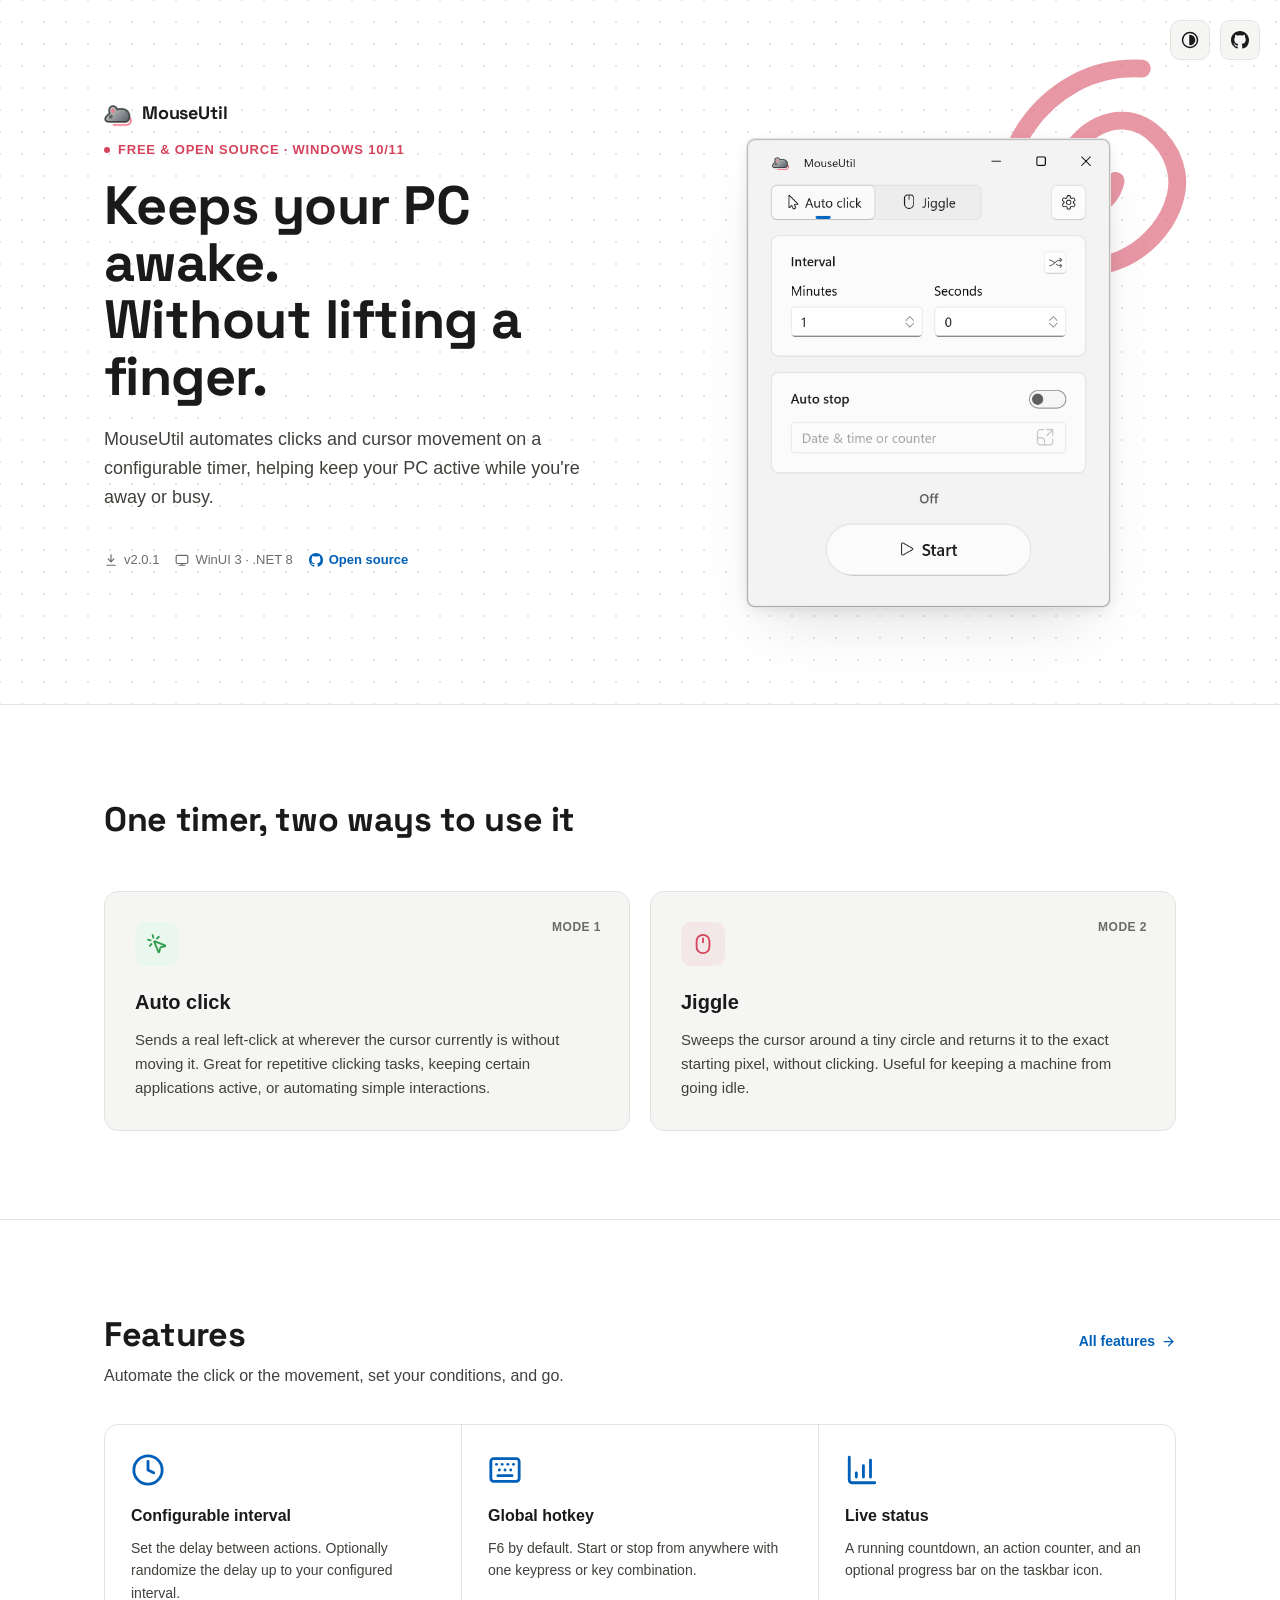
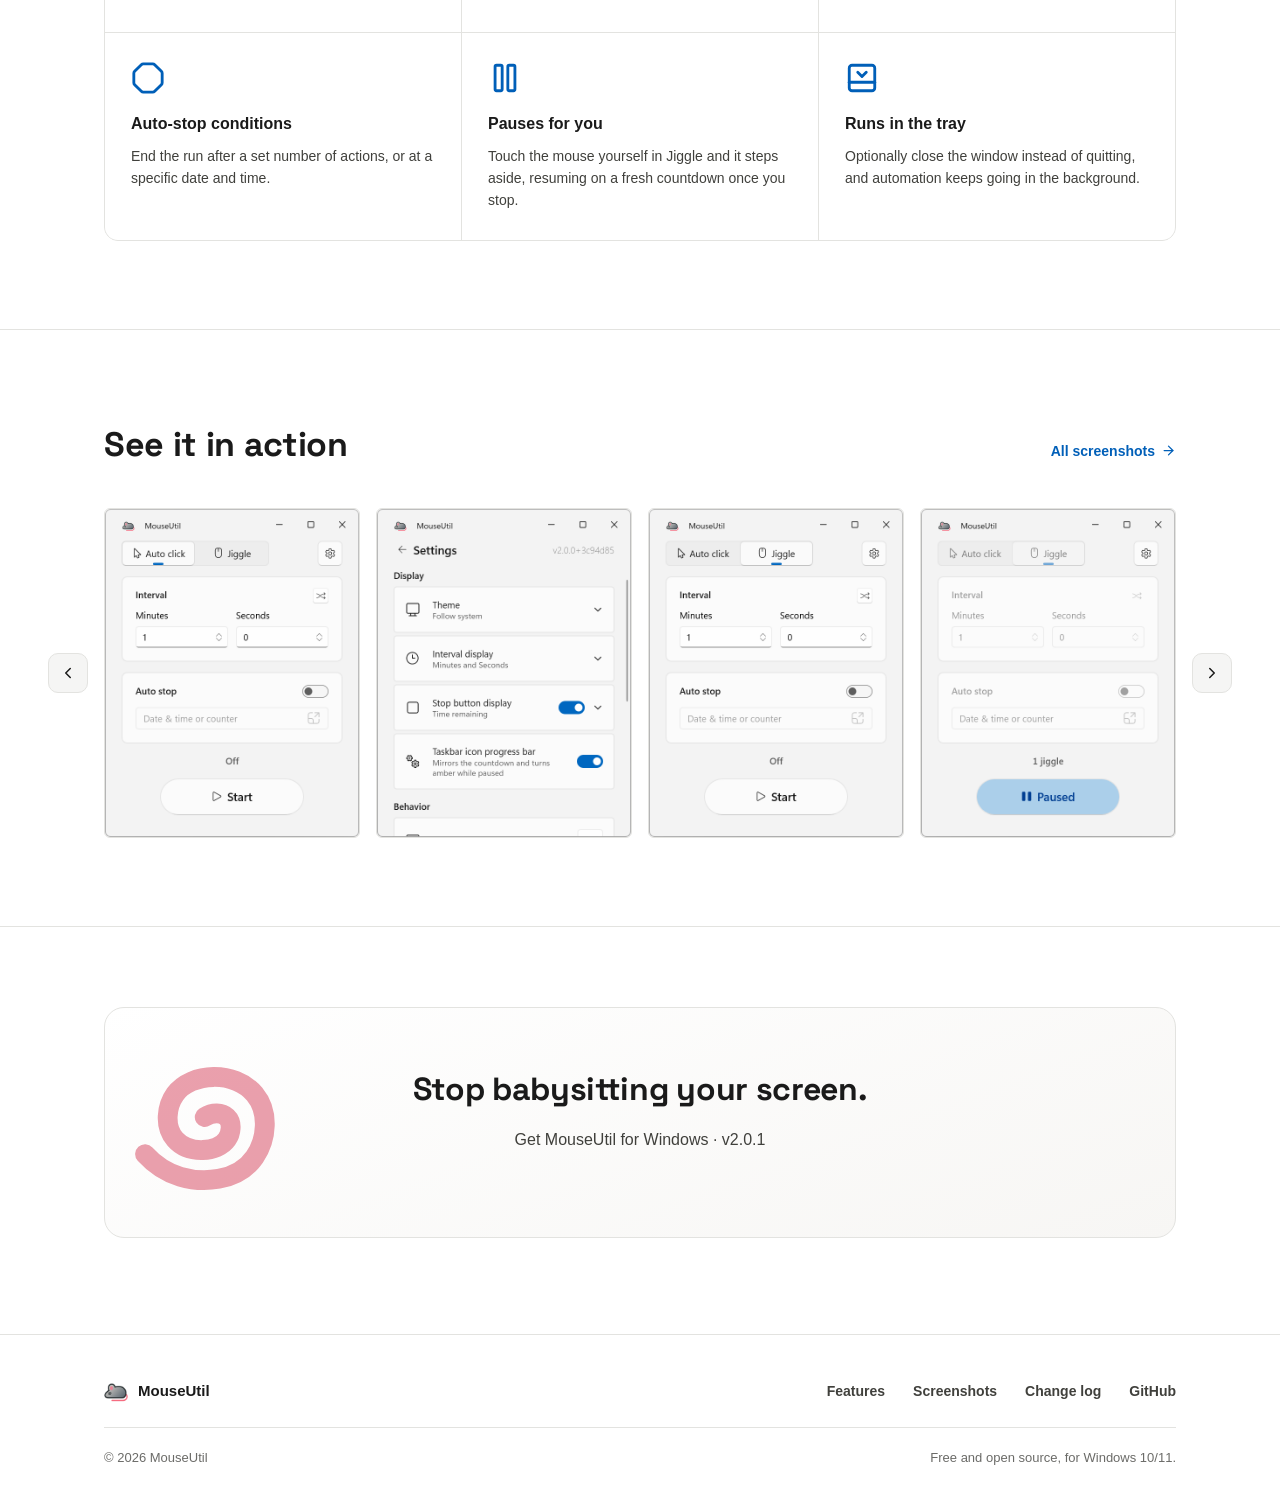
==== index.html @ e56dd20d "Add files via upload" ====
<!DOCTYPE html>
<html lang="en">
<head>
<meta charset="UTF-8">
<meta name="viewport" content="width=device-width, initial-scale=1.0">
<title>MouseUtil · Auto Clicker and Mouse Jiggler</title>
<meta name="description" content="MouseUtil is a free, open-source Windows utility that clicks or spins your cursor on a timer, so your PC never goes idle, locks, or sleeps.">
<link rel="stylesheet" href="theme.css">
<link rel="preconnect" href="https://fonts.googleapis.com">
<link rel="preconnect" href="https://fonts.gstatic.com" crossorigin>
<link href="https://fonts.googleapis.com/css2?family=Space+Grotesk:wght@500;600;700&display=swap" rel="stylesheet">
<script type="module" src="https://get.microsoft.com/badge/ms-store-badge.bundled.js"></script>
<script>
(function(){
  try{
    var p = localStorage.getItem('mouseutil-theme');
    var eff = (p === 'light' || p === 'dark') ? p : (window.matchMedia('(prefers-color-scheme: light)').matches ? 'light' : 'dark');
    document.documentElement.setAttribute('data-theme', eff);
  }catch(e){}
})();
</script>
<style>
  *{box-sizing:border-box;}
  html{scroll-behavior:smooth; overflow-x:hidden;}
  body{
    margin:0;
    background:var(--bg);
    color:var(--text);
    font-family: -apple-system, BlinkMacSystemFont, "Segoe UI", Roboto, Helvetica, Arial, sans-serif;
    line-height:1.6;
    overflow-x:hidden;
  }

  /* ---- page-local design tokens (homepage signature accent) ---- */
  [data-theme="dark"]{
    --pink: #ea596e;
    --pink-strong: #f2748a;
    --pink-soft: rgba(234,89,110,0.14);
    --pink-line: rgba(234,89,110,0.35);
    --dot: rgba(255,255,255,0.07);
    --grad-card: linear-gradient(160deg, #202020 0%, #1b1b1a 100%);
  }
  [data-theme="light"]{
    --pink: #d6435c;
    --pink-strong: #c22f49;
    --pink-soft: rgba(214,67,92,0.08);
    --pink-line: rgba(214,67,92,0.28);
    --dot: rgba(0,0,0,0.1);
    --grad-card: linear-gradient(160deg, #ffffff 0%, #f7f6f4 100%);
  }

  .display{
    font-family: "Space Grotesk", -apple-system, BlinkMacSystemFont, "Segoe UI", Roboto, sans-serif;
    letter-spacing:-0.01em;
  }

  a{ color:inherit; }
  section{ position:relative; }
  .shell{
    max-width:1120px;
    margin:0 auto;
    padding:0 24px;
  }
  .hero-copy{
    position:relative;
  }
  .hero-brand{
    position:absolute;
    top:-36px;
    left:0;
    display:flex;
    align-items:center;
    gap:10px;
  }
  .hero-brand-logo{
    width:28px;
    height:28px;
    display:block;
  }
  .hero-brand-name{
    font-size:18px;
    font-weight:700;
  }
  .eyebrow{
    display:inline-flex;
    align-items:center;
    gap:8px;
    font-size:13px;
    font-weight:700;
    letter-spacing:0.06em;
    text-transform:uppercase;
    color:var(--pink);
    margin:0 0 16px;
  }
  .eyebrow .dot-ic{
    width:6px;height:6px;border-radius:50%;background:var(--pink);flex-shrink:0;
  }

  /* ============ HERO ============ */
  .hero{
    padding:118px 0 96px;
    background-image: radial-gradient(var(--dot) 1px, transparent 1px);
    background-size: 22px 22px;
    background-position: -11px -11px;
  }
  .hero-grid{
    display:grid;
    grid-template-columns:1.05fr 1fr;
    gap:56px;
    align-items:center;
  }
  .hero h1{
    font-size:clamp(34px, 4.6vw, 54px);
    font-weight:700;
    line-height:1.06;
    margin:0 0 20px;
  }
  .hero h1 .brk{ display:block; }
  .hero-lede{
    font-size:18px;
    color:var(--text-secondary);
    max-width:480px;
    margin:0 0 32px;
  }
  .cta-row{
    display:flex;
    flex-direction:column;
    align-items:flex-start;
    gap:14px;
    margin-bottom:20px;
  }
  .btn{
    display:inline-flex;
    align-items:center;
    gap:9px;
    padding:14px 22px;
    border-radius:10px;
    font-size:16px;
    font-weight:700;
    text-decoration:none;
    cursor:pointer;
    border:1px solid transparent;
    transition:transform .12s ease, border-color .15s ease, background .15s ease, box-shadow .15s ease;
  }
  .btn svg{ width:19px; height:19px; flex-shrink:0; }
  .btn-primary{
    background:var(--green-btn);
    color:#0d1b10;
    box-shadow:0 10px 24px -8px color-mix(in srgb, var(--green-btn) 60%, transparent);
  }
  .btn-primary{ will-change:transform; }
  .btn-primary:hover{ transform:translate3d(0,-1px,0); }
  .btn-primary:active{ transform:translate3d(0,0,0); }
  [data-theme="light"] .btn-primary{ color:#f5f5f4; }
  .btn-ghost{
    background:var(--bg);
    border-color:var(--border);
    color:var(--text);
  }
  .btn-ghost:hover{ border-color:var(--muted); background:var(--hover-bg); }

  ms-store-badge::part(img){ height:72px; }

  .hero-meta{
    display:flex;
    flex-wrap:wrap;
    gap:16px;
    font-size:13px;
    color:var(--muted);
    margin-top:-8px;
  }
  .hero-meta span{ display:inline-flex; align-items:center; gap:6px; }
  .hero-meta svg{ width:14px; height:14px; flex-shrink:0; }
  .hero-meta a{ display:inline-flex; align-items:center; gap:6px; color:var(--icon-accent); font-weight:700; text-decoration:none; }
  .hero-meta a:hover{ text-decoration:underline; }

  /* device mockup */
  .mockup-wrap{
    position:relative;
    display:flex;
    justify-content:center;
    padding:20px 0 0;
  }
  .mockup-spiral{
    position:absolute;
    width:420px;
    height:420px;
    top:-70px;
    right:-60px;
    color:var(--pink);
    opacity:0.55;
    pointer-events:none;
    z-index:0;
  }
  .mockup-frame{
    position:relative;
    z-index:1;
    width:365px;
    border-radius:8px;
    overflow:hidden;
    background:var(--grad-card);
    border:1px solid var(--border);
    box-shadow:0 30px 60px -20px var(--shadow), 0 4px 16px -4px var(--shadow);
  }
  .mockup-frame img{
    display:block;
    width:100%;
    height:auto;
  }
  .mockup-img-b{
    position:absolute;
    top:0;
    left:0;
    width:100%;
    height:100%;
    object-fit:cover;
    opacity:0;
    transition:opacity .6s ease;
  }
  .mockup-pair{ display:none; }
  .mockup-frame.light-shot{ display:none; }
  [data-theme="light"] .mockup-frame.dark-shot{ display:none; }
  [data-theme="light"] .mockup-frame.light-shot{ display:block; }

  /* ============ MODES ============ */
  .modes{ padding:88px 0; border-top:1px solid var(--border); }
  .section-head{ max-width:600px; margin:0 0 44px; }
  .mobile-break{ display:none; }
  .section-head h2{
    font-size:clamp(26px, 3vw, 34px);
    font-weight:700;
    margin:0 0 12px;
  }
  .section-head p{
    color:var(--text-secondary);
    font-size:16px;
    margin:0;
  }
  .mode-grid{
    display:grid;
    grid-template-columns:1fr 1fr;
    gap:20px;
  }
  .mode-card{
    background:var(--card);
    border:1px solid var(--border);
    border-radius:14px;
    padding:30px;
    position:relative;
    overflow:hidden;
  }
  .mode-card .mode-icon{
    width:44px;
    height:44px;
    border-radius:10px;
    display:flex;
    align-items:center;
    justify-content:center;
    margin-bottom:20px;
  }
  .mode-card.click .mode-icon{ background:var(--green-bg); color:var(--green); }
  .mode-card.spin .mode-icon{ background:var(--pink-soft); color:var(--pink); }
  .mode-card .mode-icon svg{ width:22px; height:22px; }
  .mode-card h3{
    font-size:20px;
    font-weight:700;
    margin:0 0 10px;
  }
  .mode-card p{
    color:var(--text-secondary);
    font-size:15px;
    margin:0;
  }
  .mode-card .mode-tag{
    position:absolute;
    top:26px;
    right:28px;
    font-size:12px;
    font-weight:700;
    letter-spacing:0.04em;
    text-transform:uppercase;
    color:var(--muted);
  }

  /* ============ FEATURES ============ */
  .features{ padding:88px 0; border-top:1px solid var(--border); }
  .feat-grid{
    display:grid;
    grid-template-columns:repeat(3, 1fr);
    gap:1px;
    background:var(--border);
    border:1px solid var(--border);
    border-radius:14px;
    overflow:hidden;
  }
  .feat{
    background:var(--bg);
    padding:28px 26px;
  }
  .feat .feat-icon{
    width:34px;
    height:34px;
    color:var(--icon-accent);
    margin-bottom:16px;
  }
  .feat .feat-icon svg{ width:100%; height:100%; }
  .feat h3{
    font-size:16px;
    font-weight:700;
    margin:0 0 8px;
  }
  .feat p{
    font-size:14px;
    color:var(--text-secondary);
    margin:0;
  }

  /* ============ SCREENSHOTS ============ */
  .shots{ padding:88px 0; border-top:1px solid var(--border); }
  .section-head-row{
    display:flex;
    align-items:baseline;
    justify-content:space-between;
    gap:24px;
    margin-bottom:36px;
    flex-wrap:wrap;
  }
  .section-head-row .section-head{ margin:0; }
  .section-head-row .section-head h2{ margin:0; }
  .section-link{
    display:inline-flex;
    align-items:center;
    gap:6px;
    font-size:14px;
    font-weight:700;
    text-decoration:none;
    color:var(--icon-accent);
    white-space:nowrap;
  }
  .section-link svg{ width:15px; height:15px; }
  .shots-carousel{
    position:relative;
  }
  .shots-arrow{
    position:absolute;
    top:50%;
    transform:translateY(-50%);
    z-index:2;
  }
  .shots-arrow.shots-prev{ left:-56px; }
  .shots-arrow.shots-next{ right:-56px; }
  .shots-arrow:active{ transform:translateY(-50%); }
  /* .shell maxes out at 1120px with 24px side padding, so there's only
     ever guaranteed to be 24px of clearance outside the carousel once the
     window is narrower than that. Below the width where a 56px offset
     would actually have room, pull the arrows in so they never get
     clipped by the viewport edge. */
  @media (max-width:1184px){
    .shots-arrow.shots-prev{ left:-20px; }
    .shots-arrow.shots-next{ right:-20px; }
  }
  .shot-row{
    display:grid;
    grid-template-columns:repeat(4, 1fr);
    gap:16px;
    transition:transform .32s ease, opacity .32s ease;
    transform:translateX(0);
    opacity:1;
  }
  .shot-row img{
    display:block;
    width:100%;
    height:auto;
    aspect-ratio:582/750;
    border-radius:6px;
    border:1px solid var(--border);
  }
  .shot-row.dark-set{ display:none; }
  .shot-row.light-set{ display:none; }
  .shots[data-shots-view="dark"] .shot-row.dark-set{ display:grid; }
  .shots[data-shots-view="light"] .shot-row.light-set{ display:grid; }
  .shot-row.shots-shift-left{ transform:translateX(-18px); opacity:0; }
  .shot-row.shots-shift-right{ transform:translateX(18px); opacity:0; }

  /* ============ CTA BAND ============ */
  .cta-band{
    padding:80px 0 96px;
    border-top:1px solid var(--border);
  }
  .cta-card{
    background:var(--grad-card);
    border:1px solid var(--border);
    border-radius:20px;
    padding:56px 48px;
    text-align:center;
    position:relative;
  }
  /* Clips the decorative squiggle to the card's rounded corners without
     clipping the rest of the card — overflow:hidden used to live on
     .cta-card itself, but that also clipped the download dropdown
     (.download-menu) on mobile, hiding the GitHub option below the fold
     of the card. Isolating the clip to this inset layer fixes that. */
  .cta-card .cta-squiggle-clip{
    position:absolute;
    inset:0;
    border-radius:20px;
    overflow:hidden;
    pointer-events:none;
    z-index:0;
  }
  .cta-card .cta-squiggle{
    position:absolute;
    left:-40px;
    bottom:-40px;
    width:220px;
    height:220px;
    color:var(--pink);
    opacity:0.5;
    pointer-events:none;
  }
  .cta-card h2{
    font-size:clamp(24px, 3vw, 32px);
    font-weight:700;
    margin:0 0 12px;
    position:relative;
    z-index:1;
  }
  .cta-card p{
    color:var(--text-secondary);
    font-size:16px;
    margin:0 0 28px;
    position:relative;
    z-index:1;
  }
  .cta-caption-short{ display:none; }
  .cta-card .cta-row{
    align-items:center;
    margin-bottom:0;
    position:relative;
    z-index:1;
  }

  /* ============ FOOTER ============ */
  /* shared footer styles now live in theme.css */

  #home-breadcrumb{
    opacity:0;
    visibility:hidden;
    transition:opacity .2s ease, visibility .2s ease;
  }
  #home-breadcrumb.visible{
    opacity:1;
    visibility:visible;
  }
  #home-breadcrumb .breadcrumb-link{ cursor:pointer; }

  @media (max-width:860px){
    .hero{ padding:104px 0 64px; }
    .hero-grid{ grid-template-columns:1fr; gap:48px; }
    .hero-lede{ max-width:none; }
    .mockup-wrap{ padding-top:0; }
    .mockup-spiral{ width:320px; height:320px; top:-40px; right:-30px; }
    .feat-grid{ grid-template-columns:repeat(2, 1fr); }
    .shot-row{ grid-template-columns:repeat(2, 1fr); }
    .mode-grid{ grid-template-columns:1fr; gap:16px; }

    /* tablet: tighten the section rhythm so the gaps between
       sections don't feel as oversized as they do on desktop */
    .modes{ padding:60px 0; }
    .features{ padding:60px 0; }
    .shots{ padding:60px 0; }
    .cta-band{ padding:56px 0 72px; }
    .section-head{ margin-bottom:32px; }
    .section-head-row{ flex-direction:column; align-items:flex-start; }
    .mode-card{ padding:24px; }
    .feat{ padding:22px 20px; }
    .cta-card{ padding:44px 36px; }
  }
  @media (min-width:601px) and (max-width:860px){
    .mockup-single{ display:none !important; }
    .mockup-pair{
      display:flex;
      gap:16px;
      width:100%;
      justify-content:flex-start;
    }
    .mockup-pair .mockup-frame{
      width:auto;
      flex:1 1 0;
      max-width:300px;
    }
  }
  @media (max-width:600px){
    .shell{ padding:0 20px; }
    .hero{ padding:96px 0 56px; }
    .cta-card{ padding:40px 24px; }
    .feat-grid{ grid-template-columns:1fr; }
    .shot-row{ grid-template-columns:repeat(2, 1fr); gap:10px; }

    /* phone: tighten further than the tablet breakpoint above */
    .modes{ padding:44px 0; }
    .features{ padding:44px 0; }
    .shots{ padding:44px 0; }
    .cta-band{ padding:40px 0 56px; }
    .section-head{ margin-bottom:24px; }
    .mode-card{ padding:20px; }
    .feat{ padding:18px 16px; }
    .mockup-frame{ width:100%; }
    .mockup-spiral{ top:-130px; right:-40px; -webkit-mask-image:linear-gradient(to bottom, rgba(0,0,0,0.35) 0%, black 40%, black 100%); mask-image:linear-gradient(to bottom, rgba(0,0,0,0.35) 0%, black 40%, black 100%); }
    .shots-arrow.shots-prev{ left:-14px; }
    .shots-arrow.shots-next{ right:-14px; }
    .mobile-break{ display:block; }
    .cta-caption-full{ display:none; }
    .cta-caption-short{ display:inline; }
    .cta-card h2{ font-size:clamp(17px, 5.6vw, 24px); white-space:nowrap; }
  }
</style>
</head>
<body>
  <div class="breadcrumb" id="home-breadcrumb">
    <a href="#top" class="breadcrumb-link" id="home-breadcrumb-link">
      <img src="logo-breadcrumbs.png" alt="" class="breadcrumb-logo">
      MouseUtil
    </a>
  </div>
  <div class="top-bar">
    <div class="theme-switcher">
      <button id="theme-toggle" class="icon-btn" aria-haspopup="listbox" aria-expanded="false" aria-label="Change theme">
        <span class="theme-icon" aria-hidden="true"></span>
      </button>
      <div class="theme-menu" id="theme-menu" role="listbox">
        <button class="theme-option" data-value="light" role="option" aria-selected="false">
          <svg viewBox="0 0 24 24" fill="none" stroke="currentColor" stroke-width="2" stroke-linecap="round" stroke-linejoin="round"><circle cx="12" cy="12" r="4"></circle><line x1="12" y1="2" x2="12" y2="4"></line><line x1="12" y1="20" x2="12" y2="22"></line><line x1="4.22" y1="4.22" x2="5.64" y2="5.64"></line><line x1="18.36" y1="18.36" x2="19.78" y2="19.78"></line><line x1="2" y1="12" x2="4" y2="12"></line><line x1="20" y1="12" x2="22" y2="12"></line><line x1="4.22" y1="19.78" x2="5.64" y2="18.36"></line><line x1="18.36" y1="5.64" x2="19.78" y2="4.22"></line></svg>
          <span>Light</span>
        </button>
        <button class="theme-option" data-value="dark" role="option" aria-selected="false">
          <svg viewBox="0 0 24 24" fill="none" stroke="currentColor" stroke-width="2" stroke-linecap="round" stroke-linejoin="round"><path d="M21 12.79A9 9 0 1 1 11.21 3 7 7 0 0 0 21 12.79z"></path></svg>
          <span>Dark</span>
        </button>
        <button class="theme-option" data-value="system" role="option" aria-selected="false">
          <svg viewBox="0 0 24 24" fill="none" stroke="currentColor" stroke-width="2" stroke-linecap="round" stroke-linejoin="round"><rect x="2" y="3" width="20" height="14" rx="2"></rect><line x1="8" y1="21" x2="16" y2="21"></line><line x1="12" y1="17" x2="12" y2="21"></line></svg>
          <span>System</span>
        </button>
      </div>
    </div>
    <a href="https://github.com/MouseUtil/MouseUtil" class="icon-btn" aria-label="GitHub" target="_blank" rel="noopener noreferrer">
      <svg viewBox="0 0 24 24" fill="currentColor"><path d="M12 0C5.37 0 0 5.37 0 12c0 5.31 3.435 9.795 8.205 11.385.6.105.825-.255.825-.57 0-.285-.015-1.23-.015-2.235-3.015.555-3.795-.735-4.035-1.41-.135-.345-.72-1.41-1.23-1.695-.42-.225-1.02-.78-.015-.795.945-.015 1.62.87 1.845 1.23 1.08 1.815 2.805 1.305 3.495.99.105-.78.42-1.305.765-1.605-2.67-.3-5.46-1.335-5.46-5.925 0-1.305.465-2.385 1.23-3.225-.12-.3-.54-1.53.12-3.18 0 0 1.005-.315 3.3 1.23.96-.27 1.98-.405 3-.405s2.04.135 3 .405c2.295-1.56 3.3-1.23 3.3-1.23.66 1.65.24 2.88.12 3.18.765.84 1.23 1.905 1.23 3.225 0 4.605-2.805 5.625-5.475 5.925.435.375.81 1.11.81 2.25 0 1.635-.015 2.945-.015 3.35 0 .315.225.69.825.57A12.02 12.02 0 0024 12c0-6.63-5.37-12-12-12z"/></svg>
    </a>
  </div>

  <a id="top"></a>

  <!-- ============ HERO ============ -->
  <section class="hero">
    <div class="shell hero-grid">
      <div class="hero-copy">
        <div class="hero-brand" id="hero-brand">
          <img src="logo-breadcrumbs.png" alt="" class="hero-brand-logo">
          <span class="hero-brand-name display">MouseUtil</span>
        </div>
        <div class="eyebrow"><span class="dot-ic"></span>Free &amp; open source · Windows 10/11</div>
        <h1 class="display">Keeps your PC awake.<span class="brk">Without lifting a finger.</span></h1>
        <p class="hero-lede" id="hero-lede">MouseUtil automates clicks and cursor movement on a configurable timer, helping keep your PC active while you're away or busy.</p>
        <div class="cta-row">
          <ms-store-badge
            productid="9NTDCVFVF0SQ"
            window-mode="full"
            theme="auto"
            size="large"
            language="en-us"
            animation="on">
          </ms-store-badge>
          <div class="hero-meta" id="hero-meta">
            <span>
              <svg viewBox="0 0 24 24" fill="none" stroke="currentColor" stroke-width="2" stroke-linecap="round" stroke-linejoin="round"><path d="M12 3v12"/><path d="M7 10l5 5 5-5"/><path d="M5 21h14"/></svg>
              v2.0.1
            </span>
            <span>
              <svg viewBox="0 0 24 24" fill="none" stroke="currentColor" stroke-width="2" stroke-linecap="round" stroke-linejoin="round"><rect x="2" y="4" width="20" height="14" rx="2"></rect><line x1="7" y1="21" x2="17" y2="21"></line><line x1="12" y1="18" x2="12" y2="21"></line></svg>
              WinUI 3 · .NET 8
            </span>
            <a href="https://github.com/MouseUtil/MouseUtil" target="_blank" rel="noopener noreferrer">
              <svg viewBox="0 0 24 24" fill="currentColor"><path d="M12 0C5.37 0 0 5.37 0 12c0 5.31 3.435 9.795 8.205 11.385.6.105.825-.255.825-.57 0-.285-.015-1.23-.015-2.235-3.015.555-3.795-.735-4.035-1.41-.135-.345-.72-1.41-1.23-1.695-.42-.225-1.02-.78-.015-.795.945-.015 1.62.87 1.845 1.23 1.08 1.815 2.805 1.305 3.495.99.105-.78.42-1.305.765-1.605-2.67-.3-5.46-1.335-5.46-5.925 0-1.305.465-2.385 1.23-3.225-.12-.3-.54-1.53.12-3.18 0 0 1.005-.315 3.3 1.23.96-.27 1.98-.405 3-.405s2.04.135 3 .405c2.295-1.56 3.3-1.23 3.3-1.23.66 1.65.24 2.88.12 3.18.765.84 1.23 1.905 1.23 3.225 0 4.605-2.805 5.625-5.475 5.925.435.375.81 1.11.81 2.25 0 1.635-.015 2.945-.015 3.35 0 .315.225.69.825.57A12.02 12.02 0 0024 12c0-6.63-5.37-12-12-12z"/></svg>
              Open source
            </a>
          </div>
        </div>
      </div>

      <div class="mockup-wrap">
        <svg class="mockup-spiral" viewBox="0 0 200 200" fill="none" xmlns="http://www.w3.org/2000/svg" aria-hidden="true">
          <g transform="translate(80.9,8.3) scale(0.7057) rotate(135,78.39,69.155)">
            <path d="m78.13,56.46c8.73-5.73,19.03-5.32,24.56,0,6.76,6.5,4.4,18.43,0,24.78-9.98,14.4-42.11,17.02-57.31,0-12.56-14.07-9.55-37.03,0-50.18,17.71-24.38,66.19-26.43,88.13,0,16.52,19.89,13.45,50.19,0,69.75-19.64,28.59-59.23,28.58-82.51,21.75-19.97-5.86-32.87-18.21-39-25" stroke="currentColor" stroke-width="12" stroke-linecap="round"/>
          </g>
        </svg>
        <div class="mockup-frame mockup-single dark-shot">
          <img class="mockup-img mockup-img-a" id="mockup-dark-a" src="screenshots/dark-1.png" alt="MouseUtil auto click mode window" loading="lazy">
          <img class="mockup-img mockup-img-b" id="mockup-dark-b" src="screenshots/dark-2.png" alt="MouseUtil auto click mode window" loading="lazy">
        </div>
        <div class="mockup-frame mockup-single light-shot">
          <img class="mockup-img mockup-img-a" id="mockup-light-a" src="screenshots/light-1.png" alt="MouseUtil auto click mode window" loading="lazy">
          <img class="mockup-img mockup-img-b" id="mockup-light-b" src="screenshots/light-2.png" alt="MouseUtil auto click mode window" loading="lazy">
        </div>
        <div class="mockup-pair">
          <div class="mockup-frame dark-shot">
            <img class="mockup-img" src="screenshots/dark-1.png" alt="MouseUtil auto click mode window" loading="lazy">
          </div>
          <div class="mockup-frame dark-shot">
            <img class="mockup-img" src="screenshots/dark-2.png" alt="MouseUtil auto click mode window" loading="lazy">
          </div>
          <div class="mockup-frame light-shot">
            <img class="mockup-img" src="screenshots/light-1.png" alt="MouseUtil auto click mode window" loading="lazy">
          </div>
          <div class="mockup-frame light-shot">
            <img class="mockup-img" src="screenshots/light-2.png" alt="MouseUtil auto click mode window" loading="lazy">
          </div>
        </div>
      </div>
    </div>
  </section>

  <!-- ============ MODES ============ -->
  <section class="modes">
    <div class="shell">
      <div class="section-head">
        <h2 class="display">One timer, <br class="mobile-break">two ways to use it</h2>
      </div>
      <div class="mode-grid">
        <div class="mode-card click">
          <span class="mode-tag">Mode 1</span>
          <div class="mode-icon">
            <svg viewBox="0 0 24 24" fill="none" stroke="currentColor" stroke-width="2" stroke-linecap="round" stroke-linejoin="round"><path d="M14 4.1 12 6"/><path d="m5.1 8-2.9-.8"/><path d="m6 12-1.9 2"/><path d="M7.2 2.2 8 5.1"/><path d="M9.037 9.69a.498.498 0 0 1 .653-.653l11 4.5a.5.5 0 0 1-.074.949l-4.349 1.041a1 1 0 0 0-.74.739l-1.04 4.35a.5.5 0 0 1-.95.074z"/></svg>
          </div>
          <h3>Auto click</h3>
          <p>Sends a real left-click at wherever the cursor currently is without moving it. Great for repetitive clicking tasks, keeping certain applications active, or automating simple interactions.</p>
        </div>
        <div class="mode-card spin">
          <span class="mode-tag">Mode 2</span>
          <div class="mode-icon">
            <svg xmlns="http://www.w3.org/2000/svg" width="24" height="24" viewBox="0 0 24 24" fill="none" stroke="currentColor" stroke-width="2" stroke-linecap="round" stroke-linejoin="round" class="lucide lucide-mouse"><rect x="5" y="2" width="14" height="20" rx="7"/><path d="M12 6v4"/></svg>
          </div>
          <h3>Jiggle</h3>
          <p>Sweeps the cursor around a tiny circle and returns it to the exact starting pixel, without clicking. Useful for keeping a machine from going idle.</p>
        </div>
      </div>
    </div>
  </section>

  <!-- ============ FEATURES ============ -->
  <section class="features">
    <div class="shell">
      <div class="section-head-row">
        <div class="section-head">
          <h2 class="display">Features</h2>
          <p>Automate the click or the movement, set your conditions, and go.</p>
        </div>
        <a href="features.html" class="section-link">
          All features
          <svg xmlns="http://www.w3.org/2000/svg" width="24" height="24" viewBox="0 0 24 24" fill="none" stroke="currentColor" stroke-width="2" stroke-linecap="round" stroke-linejoin="round" class="lucide lucide-arrow-right-icon lucide-arrow-right"><path d="M5 12h14"/><path d="m12 5 7 7-7 7"/></svg>
        </a>
      </div>
      <div class="feat-grid">
        <div class="feat">
          <div class="feat-icon"><svg xmlns="http://www.w3.org/2000/svg" width="24" height="24" viewBox="0 0 24 24" fill="none" stroke="currentColor" stroke-width="2" stroke-linecap="round" stroke-linejoin="round" class="lucide lucide-clock4-icon lucide-clock-4"><circle cx="12" cy="12" r="10"/><path d="M12 6v6l4 2"/></svg></div>
          <h3>Configurable interval</h3>
          <p>Set the delay between actions. Optionally randomize the delay up to your configured interval.</p>
        </div>
        <div class="feat">
          <div class="feat-icon"><svg xmlns="http://www.w3.org/2000/svg" width="24" height="24" viewBox="0 0 24 24" fill="none" stroke="currentColor" stroke-width="2" stroke-linecap="round" stroke-linejoin="round" class="lucide lucide-keyboard-icon lucide-keyboard"><path d="M10 8h.01"/><path d="M12 12h.01"/><path d="M14 8h.01"/><path d="M16 12h.01"/><path d="M18 8h.01"/><path d="M6 8h.01"/><path d="M7 16h10"/><path d="M8 12h.01"/><rect width="20" height="16" x="2" y="4" rx="2"/></svg></div>
          <h3>Global hotkey</h3>
          <p>F6 by default. Start or stop from anywhere with one keypress or key combination.</p>
        </div>
        <div class="feat">
          <div class="feat-icon"><svg xmlns="http://www.w3.org/2000/svg" width="24" height="24" viewBox="0 0 24 24" fill="none" stroke="currentColor" stroke-width="2" stroke-linecap="round" stroke-linejoin="round" class="lucide lucide-chart-column-increasing-icon lucide-chart-column-increasing"><path d="M13 17V9"/><path d="M18 17V5"/><path d="M3 3v16a2 2 0 0 0 2 2h16"/><path d="M8 17v-3"/></svg></div>
          <h3>Live status</h3>
          <p>A running countdown, an action counter, and an optional progress bar on the taskbar icon.</p>
        </div>
        <div class="feat">
          <div class="feat-icon"><svg xmlns="http://www.w3.org/2000/svg" width="24" height="24" viewBox="0 0 24 24" fill="none" stroke="currentColor" stroke-width="2" stroke-linecap="round" stroke-linejoin="round" class="lucide lucide-octagon-icon lucide-octagon"><path d="M2.586 16.726A2 2 0 0 1 2 15.312V8.688a2 2 0 0 1 .586-1.414l4.688-4.688A2 2 0 0 1 8.688 2h6.624a2 2 0 0 1 1.414.586l4.688 4.688A2 2 0 0 1 22 8.688v6.624a2 2 0 0 1-.586 1.414l-4.688 4.688a2 2 0 0 1-1.414.586H8.688a2 2 0 0 1-1.414-.586z"/></svg></div>
          <h3>Auto-stop conditions</h3>
          <p>End the run after a set number of actions, or at a specific date and time.</p>
        </div>
        <div class="feat">
          <div class="feat-icon"><svg xmlns="http://www.w3.org/2000/svg" width="24" height="24" viewBox="0 0 24 24" fill="none" stroke="currentColor" stroke-width="2" stroke-linecap="round" stroke-linejoin="round" class="lucide lucide-pause-icon lucide-pause"><rect x="14" y="3" width="5" height="18" rx="1"/><rect x="5" y="3" width="5" height="18" rx="1"/></svg></div>
          <h3>Pauses for you</h3>
          <p>Touch the mouse yourself in Jiggle and it steps aside, resuming on a fresh countdown once you stop.</p>
        </div>
        <div class="feat">
          <div class="feat-icon"><svg xmlns="http://www.w3.org/2000/svg" width="24" height="24" viewBox="0 0 24 24" fill="none" stroke="currentColor" stroke-width="2" stroke-linecap="round" stroke-linejoin="round" class="lucide lucide-panel-bottom-close-icon lucide-panel-bottom-close"><rect width="18" height="18" x="3" y="3" rx="2"/><path d="M3 15h18"/><path d="m15 8-3 3-3-3"/></svg></div>
          <h3>Runs in the tray</h3>
          <p>Optionally close the window instead of quitting, and automation keeps going in the background.</p>
        </div>
      </div>
    </div>
  </section>

  <!-- ============ SCREENSHOTS ============ -->
  <section class="shots" id="shots">
    <div class="shell">
      <div class="section-head-row">
        <div class="section-head">
          <h2 class="display">See it in action</h2>
        </div>
        <a href="screenshots.html" class="section-link">
          All screenshots
          <svg xmlns="http://www.w3.org/2000/svg" width="24" height="24" viewBox="0 0 24 24" fill="none" stroke="currentColor" stroke-width="2" stroke-linecap="round" stroke-linejoin="round" class="lucide lucide-arrow-right-icon lucide-arrow-right"><path d="M5 12h14"/><path d="m12 5 7 7-7 7"/></svg>
        </a>
      </div>
      <div class="shots-carousel">
        <button type="button" class="icon-btn shots-arrow shots-prev" id="shots-prev" aria-label="Show light mode screenshots">
          <svg viewBox="0 0 24 24" fill="none" stroke="currentColor" stroke-width="2" stroke-linecap="round" stroke-linejoin="round"><polyline points="15 18 9 12 15 6"></polyline></svg>
        </button>
        <div class="shot-row dark-set">
          <img src="screenshots/dark-1.png" alt="Auto click mode, idle" loading="lazy">
          <img src="screenshots/dark-4.png" alt="Auto click mode, counting down" loading="lazy">
          <img src="screenshots/dark-2.png" alt="Jiggle, idle" loading="lazy">
          <img src="screenshots/dark-3.png" alt="Settings panel" loading="lazy">
        </div>
        <div class="shot-row light-set">
          <img src="screenshots/light-1.png" alt="Auto click mode, idle" loading="lazy">
          <img src="screenshots/light-4.png" alt="Auto click mode, counting down" loading="lazy">
          <img src="screenshots/light-2.png" alt="Jiggle, idle" loading="lazy">
          <img src="screenshots/light-3.png" alt="Settings panel" loading="lazy">
        </div>
        <button type="button" class="icon-btn shots-arrow shots-next" id="shots-next" aria-label="Show light mode screenshots">
          <svg viewBox="0 0 24 24" fill="none" stroke="currentColor" stroke-width="2" stroke-linecap="round" stroke-linejoin="round"><polyline points="9 18 15 12 9 6"></polyline></svg>
        </button>
      </div>
    </div>
  </section>

  <!-- ============ CTA BAND ============ -->
  <section class="cta-band">
    <div class="shell">
      <div class="cta-card">
        <div class="cta-squiggle-clip">
          <svg class="cta-squiggle" viewBox="0 0 200 200" fill="none" xmlns="http://www.w3.org/2000/svg" aria-hidden="true">
            <g transform="translate(62.94,8.3) scale(0.82)">
              <path d="m78.13,56.46c8.73-5.73,19.03-5.32,24.56,0,6.76,6.5,4.4,18.43,0,24.78-9.98,14.4-42.11,17.02-57.31,0-12.56-14.07-9.55-37.03,0-50.18,17.71-24.38,66.19-26.43,88.13,0,16.52,19.89,13.45,50.19,0,69.75-19.64,28.59-59.23,28.58-82.51,21.75-19.97-5.86-32.87-18.21-39-25" stroke="currentColor" stroke-width="22" stroke-linecap="round"/>
            </g>
          </svg>
        </div>
        <h2 class="display">Stop babysitting your screen.</h2>
        <p><span class="cta-caption-full">Get MouseUtil for Windows · v2.0.1</span><span class="cta-caption-short">Get MouseUtil for Windows</span></p>
        <div class="cta-row">
          <ms-store-badge
            productid="9NTDCVFVF0SQ"
            window-mode="full"
            theme="auto"
            size="large"
            language="en-us"
            animation="on">
          </ms-store-badge>
        </div>
      </div>
    </div>
  </section>

  <!-- ============ FOOTER ============ -->
  <footer class="site-footer">
    <div class="footer-inner">
      <div class="footer-row">
        <a href="#top" class="footer-brand">
          <img src="logo-breadcrumbs.png" alt="">
          MouseUtil
        </a>
        <div class="footer-links">
          <a href="features.html">Features</a>
          <a href="screenshots.html">Screenshots</a>
          <a href="https://github.com/MouseUtil/MouseUtil/releases" target="_blank" rel="noopener">Change log</a>
          <a href="https://github.com/MouseUtil/MouseUtil" target="_blank" rel="noopener noreferrer">GitHub</a>
        </div>
      </div>
      <div class="footer-bottom">
        <span>© 2026 MouseUtil</span>
        <span>Free and open source, for Windows 10/11.</span>
      </div>
    </div>
  </footer>

  <script src="theme.js"></script>
  <script>
  (function(){
    var crumb = document.getElementById('home-breadcrumb');
    var link = document.getElementById('home-breadcrumb-link');
    // Trigger off the hero lede paragraph ("MouseUtil clicks or spins your
    // cursor on a timer...") so the breadcrumb appears once the visitor has
    // scrolled past that intro copy.
    var heroLede = document.getElementById('hero-lede');
    if (!crumb || !heroLede) return;

    function onScroll(){
      var threshold = heroLede.getBoundingClientRect().bottom + window.scrollY;
      crumb.classList.toggle('visible', window.scrollY > threshold);
    }

    window.addEventListener('scroll', onScroll, { passive: true });
    onScroll();

    link.addEventListener('click', function(e){
      e.preventDefault();
      window.scrollTo({ top: 0, behavior: 'smooth' });
    });
  })();
  </script>
  <script>
  (function(){
    function setupCrossfade(bottomId, topId, base){
      var bottom = document.getElementById(bottomId);
      var top = document.getElementById(topId);
      if (!bottom || !top) return;

      var current = 1;
      function swap(){
        var next = current === 1 ? 2 : 1;
        top.src = base + '-' + next + '.png';

        requestAnimationFrame(function(){
          top.style.opacity = '1';
        });

        setTimeout(function(){
          bottom.src = top.src;
          top.style.transition = 'none';
          top.style.opacity = '0';
          top.offsetHeight;
          top.style.transition = '';
          current = next;
        }, 650);
      }

      setTimeout(function(){
        swap();
        setInterval(swap, 5000);
      }, 2000);
    }

    setupCrossfade('mockup-dark-a', 'mockup-dark-b', 'screenshots/dark');
    setupCrossfade('mockup-light-a', 'mockup-light-b', 'screenshots/light');
  })();
  </script>
  <script>
  (function(){
    var shots = document.getElementById('shots');
    var prevBtn = document.getElementById('shots-prev');
    var nextBtn = document.getElementById('shots-next');
    if (!shots || !prevBtn || !nextBtn) return;

    var animating = false;

    function updateAria(view){
      var otherLabel = view === 'dark' ? 'light' : 'dark';
      var aria = 'Show ' + otherLabel + ' mode screenshots';
      prevBtn.setAttribute('aria-label', aria);
      nextBtn.setAttribute('aria-label', aria);
    }

    function switchView(direction){
      if (animating) return;
      var current = shots.getAttribute('data-shots-view');
      var next = current === 'dark' ? 'light' : 'dark';
      var currentRow = shots.querySelector('.shot-row.' + current + '-set');
      var nextRow = shots.querySelector('.shot-row.' + next + '-set');
      if (!currentRow || !nextRow) return;

      animating = true;

      // Outgoing set shifts slightly toward the opposite side of the
      // clicked arrow, then fades out.
      var exitClass = direction === 'next' ? 'shots-shift-left' : 'shots-shift-right';
      // Incoming set enters from the same side the click points toward.
      var enterFromClass = direction === 'next' ? 'shots-shift-right' : 'shots-shift-left';

      currentRow.classList.add(exitClass);

      setTimeout(function(){
        nextRow.classList.add(enterFromClass);
        shots.setAttribute('data-shots-view', next);
        updateAria(next);
        currentRow.classList.remove(exitClass);

        // Force layout so the browser registers the offset starting point
        // before we animate it back to rest.
        nextRow.offsetHeight;
        requestAnimationFrame(function(){
          nextRow.classList.remove(enterFromClass);
        });

        setTimeout(function(){ animating = false; }, 320);
      }, 320);
    }

    // Start in sync with the site's current theme.
    var initial = document.documentElement.getAttribute('data-theme') === 'light' ? 'light' : 'dark';
    shots.setAttribute('data-shots-view', initial);
    updateAria(initial);

    prevBtn.addEventListener('click', function(){ switchView('prev'); });
    nextBtn.addEventListener('click', function(){ switchView('next'); });

    // Re-sync to the theme whenever it changes, overriding any manual
    // switching the user did with the arrows (mirrors screenshots.html,
    // which reorders its sections the same way when the theme changes).
    var themeObserver = new MutationObserver(function(){
      var theme = document.documentElement.getAttribute('data-theme') === 'light' ? 'light' : 'dark';
      if (shots.getAttribute('data-shots-view') !== theme) {
        shots.setAttribute('data-shots-view', theme);
        updateAria(theme);
      }
    });
    themeObserver.observe(document.documentElement, { attributes: true, attributeFilter: ['data-theme'] });
  })();
  </script>

  <script>
  // Microsoft Store badges (hero + CTA band): the badge only supports a
  // static theme="dark"|"light"|"auto" attribute, and "auto" follows the
  // visitor's OS-level preference rather than the site's own light/dark
  // toggle. Sync it to the site's theme instead, same pattern as the
  // screenshots section above.
  (function () {
    var badges = document.querySelectorAll('ms-store-badge');
    if (!badges.length) return;

    function syncBadges() {
      // Per Microsoft's guidance the badge's theme names its own coloring,
      // not the page's: a light-background site should show the dark
      // badge (for contrast), and a dark-background site should show the
      // light badge — the inverse of the site's own data-theme.
      var siteTheme = document.documentElement.getAttribute('data-theme') === 'light' ? 'light' : 'dark';
      var theme = siteTheme === 'light' ? 'dark' : 'light';
      badges.forEach(function (badge) {
        if (badge.getAttribute('theme') !== theme) badge.setAttribute('theme', theme);
      });
    }

    syncBadges();

    var badgeThemeObserver = new MutationObserver(syncBadges);
    badgeThemeObserver.observe(document.documentElement, { attributes: true, attributeFilter: ['data-theme'] });
  })();
  </script>

</body>
</html>
---- theme.css ----
/* Shared theme variables + toggle dropdown styling, used by all MouseUtil pages */

:root,
[data-theme="dark"]{
  --bg: #191919;
  --text: #f5f5f4;
  --text-secondary: #d4d4d1;
  --muted: #9a9a97;
  --border: #2c2c29;
  --green: #4fae63;
  --green-btn: #2fd66b;
  --card: #1f1f1e;
  --blue: #60cdff;
  --amber: #d9a441;
  --purple: #9d7be0;
  --green-bg: #1f3327;
  --green-border: #2f4a35;
  --latest: #6fbf7f;
  --latest-text: #dbe9dd;
  --hover-bg: #262624;
  --hover-border: #3a3a37;
  --shadow: rgba(0,0,0,0.45);
  --icon-accent: #60cdff;
}

[data-theme="light"]{
  --bg: #ffffff;
  --text: #1a1a1a;
  --text-secondary: #40403c;
  --muted: #6b6b68;
  --border: #e3e3e0;
  --green: #2f9e4f;
  --green-btn: #22b455;
  --card: #f5f5f4;
  --blue: #005fb8;
  --amber: #a5730a;
  --purple: #7c5cbf;
  --green-bg: #eaf7ee;
  --green-border: #bfe6ca;
  --latest: #2f9e4f;
  --latest-text: #1f4a2c;
  --hover-bg: #eeeeec;
  --hover-border: #d3d3cf;
  --shadow: rgba(0,0,0,0.12);
  --icon-accent: #005fb8;
}

body{
  transition: background .2s ease, color .2s ease;
}

.top-bar{
  position: fixed;
  top: 20px;
  right: 20px;
  display: flex;
  align-items: center;
  gap: 10px;
  z-index: 1000;
}

.breadcrumb{
  position: fixed;
  top: 20px;
  left: 20px;
  z-index: 1000;
  display: flex;
  align-items: center;
  gap: 8px;
  background: var(--bg);
  border-radius: 10px;
  padding: 10px 12px;
  font-size: 14px;
  font-weight: 600;
  line-height: 1;
}

.breadcrumb-link{
  display: flex;
  align-items: center;
  gap: 6px;
  color: var(--text);
  text-decoration: none;
}

.breadcrumb-link:hover{
  color: var(--muted);
}

.breadcrumb-logo{
  width: 18px;
  height: 18px;
  display: block;
}

.breadcrumb-sep{
  color: var(--muted);
}

.breadcrumb-current{
  color: var(--muted);
}

/* Trailing part of an inner-page breadcrumb ("/ Features", etc). Collapsed
   out of layout at the top of the page so the breadcrumb card hugs just the
   logo + "MouseUtil" (matching the homepage card exactly). On scroll, JS
   switches this to display:flex first, then adds .visible on the next
   frame so the card widens right as the trail fades in — same fade timing
   used for the whole crumb on the homepage. */
.breadcrumb-trail{
  display: none;
  align-items: center;
  gap: 8px;
  opacity: 0;
  transition: opacity .2s ease;
}
.breadcrumb-trail.visible{
  opacity: 1;
}

.theme-switcher{
  position: relative;
}

.icon-btn{
  width: 40px;
  height: 40px;
  border-radius: 10px;
  border: 1px solid var(--border);
  background: var(--card);
  color: var(--text);
  display: flex;
  align-items: center;
  justify-content: center;
  cursor: pointer;
  padding: 0;
  text-decoration: none;
  transition: border-color .15s ease, background .15s ease, color .15s ease, transform .1s ease;
}
.icon-btn:hover{
  border-color: var(--icon-accent);
}
.icon-btn svg{
  width: 18px;
  height: 18px;
  display: block;
}

/* GitHub link button: the whole button fills solid with the accent color on
   hover (it navigates away in a new tab). The icon switches to --bg so it
   stays legible against the accent fill: dark in dark mode (light blue bg),
   light in light mode (darker blue bg) — always high-contrast either way. */
.top-bar > a.icon-btn:hover{
  background: var(--icon-accent);
  border-color: var(--icon-accent);
  color: var(--bg);
}

/* Theme toggle button: tinted background on hover/active, matching the
   download button's interaction style but with the blue accent color, and
   the icon itself turns accent-blue too — signaling this is an in-page
   dropdown rather than a navigating link. */
#theme-toggle:hover{
  border-color: var(--icon-accent);
  background: linear-gradient(color-mix(in srgb, var(--icon-accent) 15%, transparent), color-mix(in srgb, var(--icon-accent) 15%, transparent)), var(--card);
  color: var(--icon-accent);
}
#theme-toggle:active{
  border-color: var(--icon-accent);
  background: linear-gradient(color-mix(in srgb, var(--icon-accent) 28%, transparent), color-mix(in srgb, var(--icon-accent) 28%, transparent)), var(--card);
  color: var(--icon-accent);
}

#theme-toggle .theme-icon{
  display: flex;
  align-items: center;
  justify-content: center;
}
#theme-toggle .theme-icon svg{
  width: 18px;
  height: 18px;
  display: block;
}

.theme-menu{
  position: absolute;
  top: 0;
  right: 100%;
  margin-right: 8px;
  min-width: 150px;
  background: var(--card);
  border: 1px solid var(--border);
  border-radius: 10px;
  padding: 6px;
  display: none;
  flex-direction: column;
  gap: 2px;
  box-shadow: 0 10px 28px var(--shadow);
}
.theme-menu.open{
  display: flex;
}

.theme-option{
  display: flex;
  align-items: center;
  gap: 10px;
  padding: 8px 10px;
  border-radius: 7px;
  border: none;
  background: transparent;
  color: var(--text);
  font-family: inherit;
  font-size: 14px;
  font-weight: 500;
  cursor: pointer;
  text-align: left;
  width: 100%;
}
.theme-option:hover{
  background: var(--hover-bg);
}
.theme-option svg{
  width: 16px;
  height: 16px;
  flex-shrink: 0;
}
.theme-option.active{
  color: var(--icon-accent);
}

.page-footer{
  text-align: center;
  color: var(--muted);
  font-size: 13px;
  margin-top: 48px;
  padding-bottom: 48px;
}

/* ============ FOOTER (shared across all pages) ============ */
.site-footer{
  border-top: 1px solid var(--border);
  padding: 44px 0 40px;
}
.footer-inner{
  max-width: 1120px;
  margin: 0 auto;
  padding: 0 24px;
}
.footer-row{
  display: flex;
  justify-content: space-between;
  align-items: center;
  flex-wrap: wrap;
  gap: 20px;
  margin-bottom: 24px;
}
.footer-brand{
  display: flex;
  align-items: center;
  gap: 10px;
  font-weight: 700;
  font-size: 15px;
  text-decoration: none;
  color: var(--text);
}
.footer-brand img{ width: 24px; height: 24px; }
.footer-links{
  display: flex;
  gap: 28px;
  flex-wrap: wrap;
}
.footer-links a{
  font-size: 14px;
  font-weight: 600;
  text-decoration: none;
  color: var(--text-secondary);
}
.footer-links a:hover{ color: var(--text); }
.footer-bottom{
  display: flex;
  justify-content: space-between;
  flex-wrap: wrap;
  gap: 12px;
  font-size: 13px;
  color: var(--muted);
  padding-top: 20px;
  border-top: 1px solid var(--border);
}
.footer-bottom a{ color: var(--muted); text-decoration: none; }
.footer-bottom a:hover{ color: var(--text-secondary); }
@media (max-width:600px){
  .footer-row{ flex-direction: column; align-items: flex-start; }
  .footer-links{
    flex-wrap: nowrap;
    justify-content: space-between;
    width: 100%;
    gap: 10px;
  }
  .footer-links a{ font-size: 13px; }
}

@media (max-width:600px){
  .top-bar{
    top: 14px;
    right: 14px;
    gap: 8px;
  }
  .icon-btn{
    width: 36px;
    height: 36px;
    border-radius: 9px;
  }
  .icon-btn svg{
    width: 16px;
    height: 16px;
  }
  .theme-menu{
    margin-right: 6px;
  }
  .breadcrumb{
    top: 14px;
    left: 14px;
    padding: 8px 10px;
    font-size: 13px;
  }
  .breadcrumb-logo{
    width: 16px;
    height: 16px;
  }
}
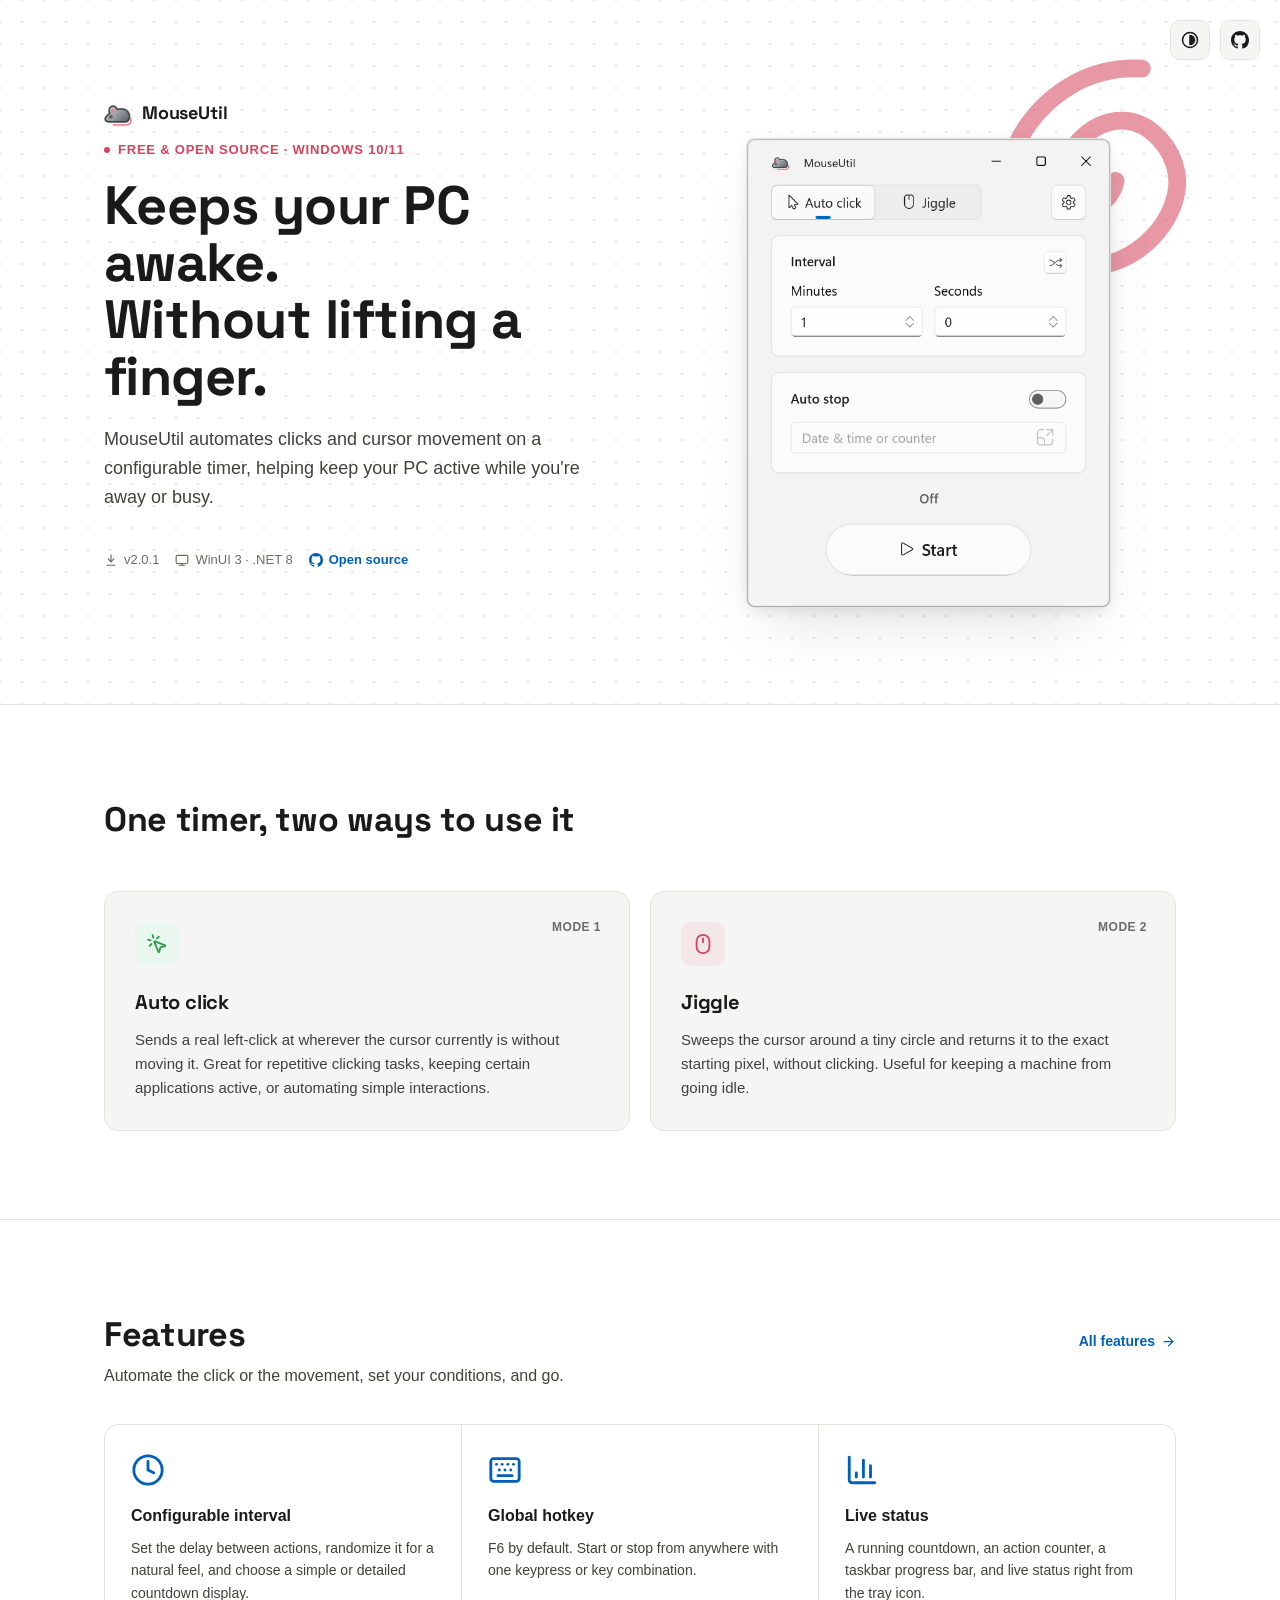
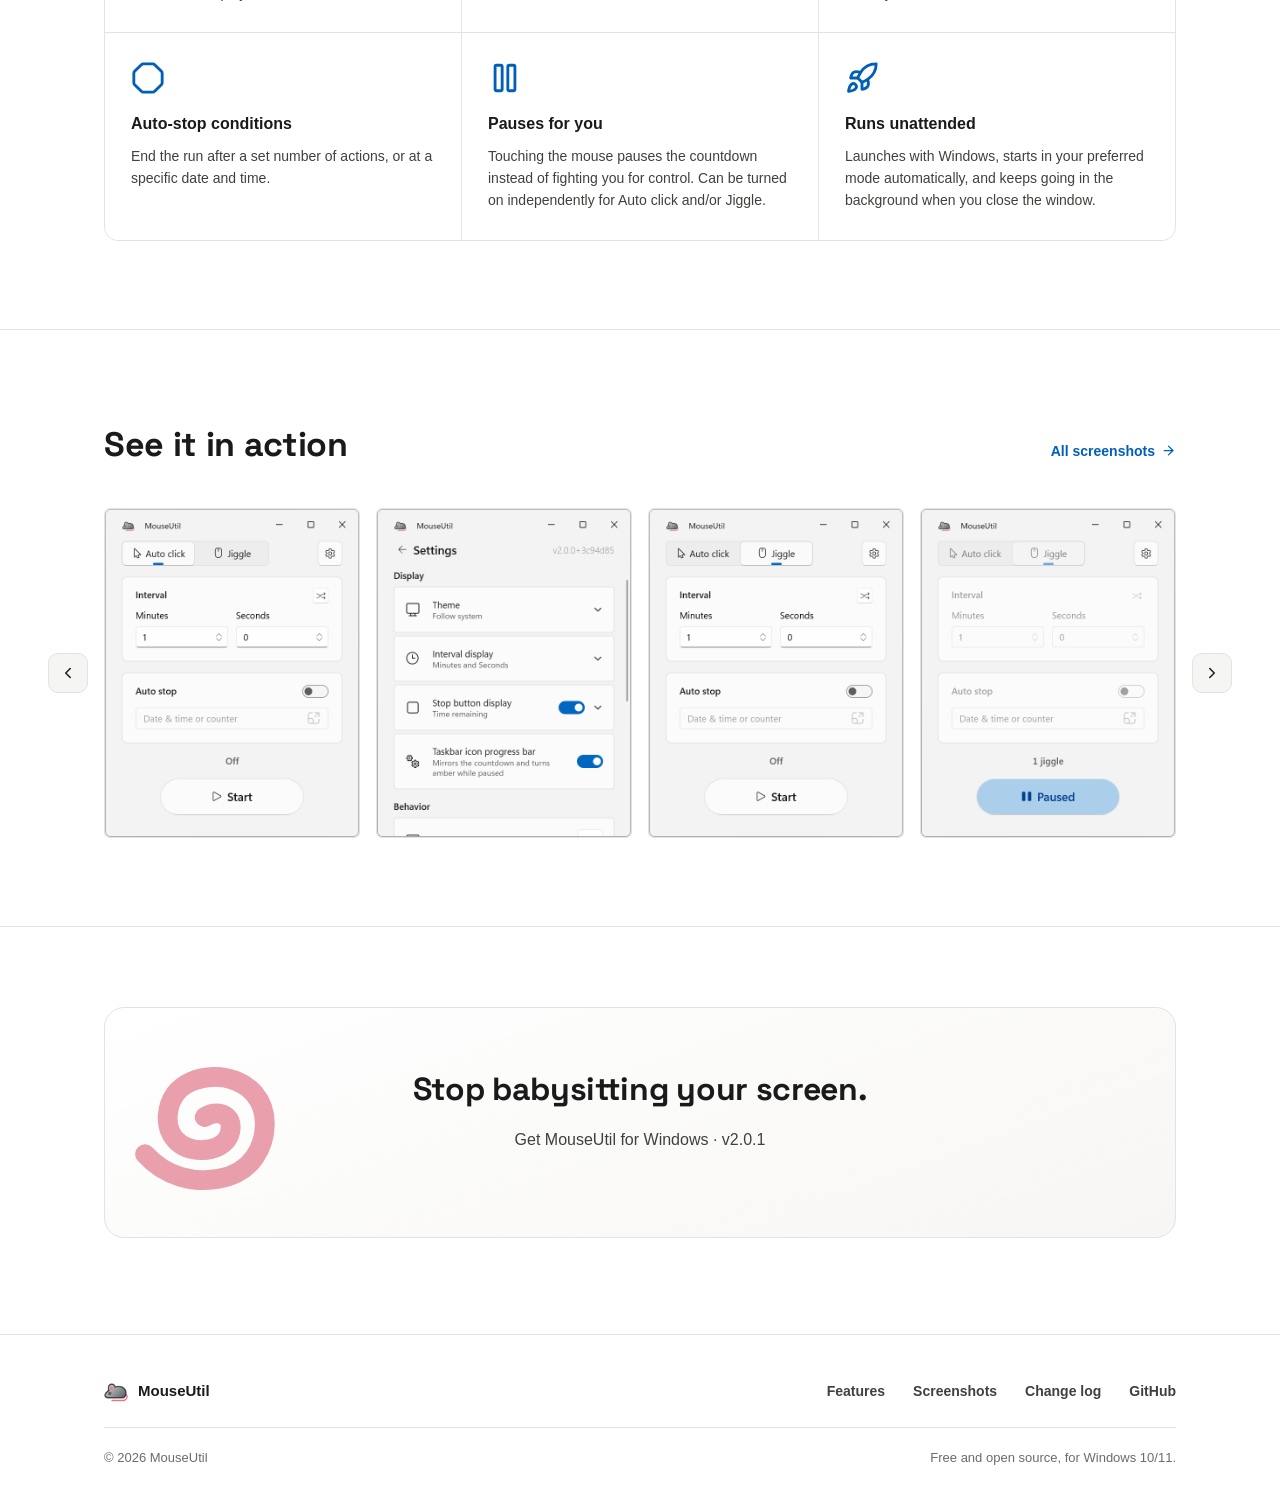
==== commit 62b6e6e1: "Add files via upload" ====
--- a/index.html
+++ b/index.html
@@ -63,6 +63,7 @@
   }
   .hero-copy{
     position:relative;
+    z-index:1;
   }
   .hero-brand{
     position:absolute;
@@ -456,9 +457,10 @@
 
   @media (max-width:860px){
     .hero{ padding:104px 0 64px; }
-    .hero-grid{ grid-template-columns:1fr; gap:48px; }
+    .hero-grid{ grid-template-columns:1fr; column-gap:48px; row-gap:24px; }
     .hero-lede{ max-width:none; }
     .mockup-wrap{ padding-top:0; }
+    .cta-row{ margin-bottom:8px; }
     .mockup-spiral{ width:320px; height:320px; top:-40px; right:-30px; }
     .feat-grid{ grid-template-columns:repeat(2, 1fr); }
     .shot-row{ grid-template-columns:repeat(2, 1fr); }
@@ -631,7 +633,7 @@
           <div class="mode-icon">
             <svg viewBox="0 0 24 24" fill="none" stroke="currentColor" stroke-width="2" stroke-linecap="round" stroke-linejoin="round"><path d="M14 4.1 12 6"/><path d="m5.1 8-2.9-.8"/><path d="m6 12-1.9 2"/><path d="M7.2 2.2 8 5.1"/><path d="M9.037 9.69a.498.498 0 0 1 .653-.653l11 4.5a.5.5 0 0 1-.074.949l-4.349 1.041a1 1 0 0 0-.74.739l-1.04 4.35a.5.5 0 0 1-.95.074z"/></svg>
           </div>
-          <h3>Auto click</h3>
+          <h3 class="display">Auto click</h3>
           <p>Sends a real left-click at wherever the cursor currently is without moving it. Great for repetitive clicking tasks, keeping certain applications active, or automating simple interactions.</p>
         </div>
         <div class="mode-card spin">
@@ -639,7 +641,7 @@
           <div class="mode-icon">
             <svg xmlns="http://www.w3.org/2000/svg" width="24" height="24" viewBox="0 0 24 24" fill="none" stroke="currentColor" stroke-width="2" stroke-linecap="round" stroke-linejoin="round" class="lucide lucide-mouse"><rect x="5" y="2" width="14" height="20" rx="7"/><path d="M12 6v4"/></svg>
           </div>
-          <h3>Jiggle</h3>
+          <h3 class="display">Jiggle</h3>
           <p>Sweeps the cursor around a tiny circle and returns it to the exact starting pixel, without clicking. Useful for keeping a machine from going idle.</p>
         </div>
       </div>
@@ -663,7 +665,7 @@
         <div class="feat">
           <div class="feat-icon"><svg xmlns="http://www.w3.org/2000/svg" width="24" height="24" viewBox="0 0 24 24" fill="none" stroke="currentColor" stroke-width="2" stroke-linecap="round" stroke-linejoin="round" class="lucide lucide-clock4-icon lucide-clock-4"><circle cx="12" cy="12" r="10"/><path d="M12 6v6l4 2"/></svg></div>
           <h3>Configurable interval</h3>
-          <p>Set the delay between actions. Optionally randomize the delay up to your configured interval.</p>
+          <p>Set the delay between actions, randomize it for a natural feel, and choose a simple or detailed countdown display.</p>
         </div>
         <div class="feat">
           <div class="feat-icon"><svg xmlns="http://www.w3.org/2000/svg" width="24" height="24" viewBox="0 0 24 24" fill="none" stroke="currentColor" stroke-width="2" stroke-linecap="round" stroke-linejoin="round" class="lucide lucide-keyboard-icon lucide-keyboard"><path d="M10 8h.01"/><path d="M12 12h.01"/><path d="M14 8h.01"/><path d="M16 12h.01"/><path d="M18 8h.01"/><path d="M6 8h.01"/><path d="M7 16h10"/><path d="M8 12h.01"/><rect width="20" height="16" x="2" y="4" rx="2"/></svg></div>
@@ -671,9 +673,9 @@
           <p>F6 by default. Start or stop from anywhere with one keypress or key combination.</p>
         </div>
         <div class="feat">
-          <div class="feat-icon"><svg xmlns="http://www.w3.org/2000/svg" width="24" height="24" viewBox="0 0 24 24" fill="none" stroke="currentColor" stroke-width="2" stroke-linecap="round" stroke-linejoin="round" class="lucide lucide-chart-column-increasing-icon lucide-chart-column-increasing"><path d="M13 17V9"/><path d="M18 17V5"/><path d="M3 3v16a2 2 0 0 0 2 2h16"/><path d="M8 17v-3"/></svg></div>
+          <div class="feat-icon"><svg xmlns="http://www.w3.org/2000/svg" width="24" height="24" viewBox="0 0 24 24" fill="none" stroke="currentColor" stroke-width="2" stroke-linecap="round" stroke-linejoin="round" class="lucide lucide-chart-column"><path d="M3 3v16a2 2 0 0 0 2 2h16"/><path d="M18 17V9"/><path d="M13 17V5"/><path d="M8 17v-3"/></svg></div>
           <h3>Live status</h3>
-          <p>A running countdown, an action counter, and an optional progress bar on the taskbar icon.</p>
+          <p>A running countdown, an action counter, a taskbar progress bar, and live status right from the tray icon.</p>
         </div>
         <div class="feat">
           <div class="feat-icon"><svg xmlns="http://www.w3.org/2000/svg" width="24" height="24" viewBox="0 0 24 24" fill="none" stroke="currentColor" stroke-width="2" stroke-linecap="round" stroke-linejoin="round" class="lucide lucide-octagon-icon lucide-octagon"><path d="M2.586 16.726A2 2 0 0 1 2 15.312V8.688a2 2 0 0 1 .586-1.414l4.688-4.688A2 2 0 0 1 8.688 2h6.624a2 2 0 0 1 1.414.586l4.688 4.688A2 2 0 0 1 22 8.688v6.624a2 2 0 0 1-.586 1.414l-4.688 4.688a2 2 0 0 1-1.414.586H8.688a2 2 0 0 1-1.414-.586z"/></svg></div>
@@ -683,12 +685,12 @@
         <div class="feat">
           <div class="feat-icon"><svg xmlns="http://www.w3.org/2000/svg" width="24" height="24" viewBox="0 0 24 24" fill="none" stroke="currentColor" stroke-width="2" stroke-linecap="round" stroke-linejoin="round" class="lucide lucide-pause-icon lucide-pause"><rect x="14" y="3" width="5" height="18" rx="1"/><rect x="5" y="3" width="5" height="18" rx="1"/></svg></div>
           <h3>Pauses for you</h3>
-          <p>Touch the mouse yourself in Jiggle and it steps aside, resuming on a fresh countdown once you stop.</p>
+          <p>Touching the mouse pauses the countdown instead of fighting you for control. Can be turned on independently for Auto click and/or Jiggle.</p>
         </div>
         <div class="feat">
-          <div class="feat-icon"><svg xmlns="http://www.w3.org/2000/svg" width="24" height="24" viewBox="0 0 24 24" fill="none" stroke="currentColor" stroke-width="2" stroke-linecap="round" stroke-linejoin="round" class="lucide lucide-panel-bottom-close-icon lucide-panel-bottom-close"><rect width="18" height="18" x="3" y="3" rx="2"/><path d="M3 15h18"/><path d="m15 8-3 3-3-3"/></svg></div>
-          <h3>Runs in the tray</h3>
-          <p>Optionally close the window instead of quitting, and automation keeps going in the background.</p>
+          <div class="feat-icon"><svg xmlns="http://www.w3.org/2000/svg" width="24" height="24" viewBox="0 0 24 24" fill="none" stroke="currentColor" stroke-width="2" stroke-linecap="round" stroke-linejoin="round" class="lucide lucide-rocket"><path d="M12 15v5s3.03-.55 4-2c1.08-1.62 0-5 0-5"/><path d="M4.5 16.5c-1.5 1.26-2 5-2 5s3.74-.5 5-2c.71-.84.7-2.13-.09-2.91a2.18 2.18 0 0 0-2.91-.09"/><path d="M9 12a22 22 0 0 1 2-3.95A12.88 12.88 0 0 1 22 2c0 2.72-.78 7.5-6 11a22.4 22.4 0 0 1-4 2z"/><path d="M9 12H4s.55-3.03 2-4c1.62-1.08 5 .05 5 .05"/></svg></div>
+          <h3>Runs unattended</h3>
+          <p>Launches with Windows, starts in your preferred mode automatically, and keeps going in the background when you close the window.</p>
         </div>
       </div>
     </div>
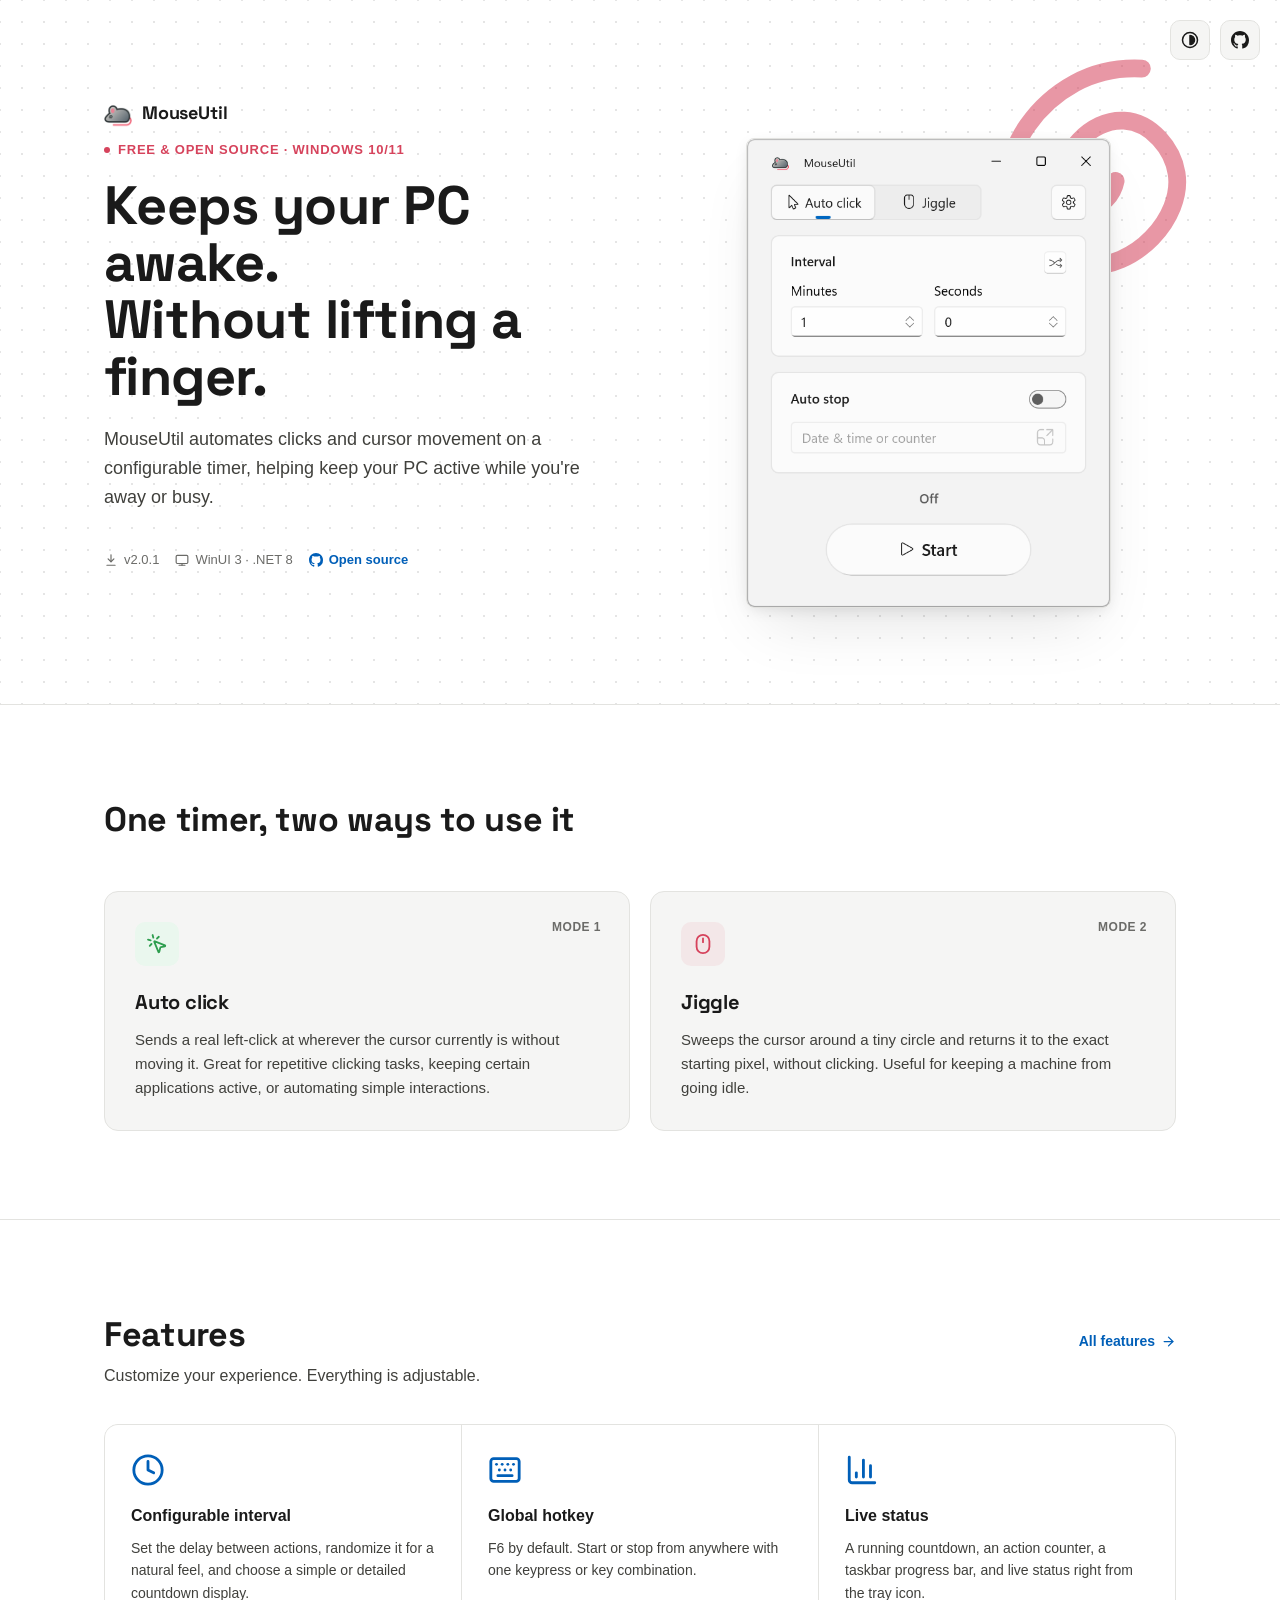
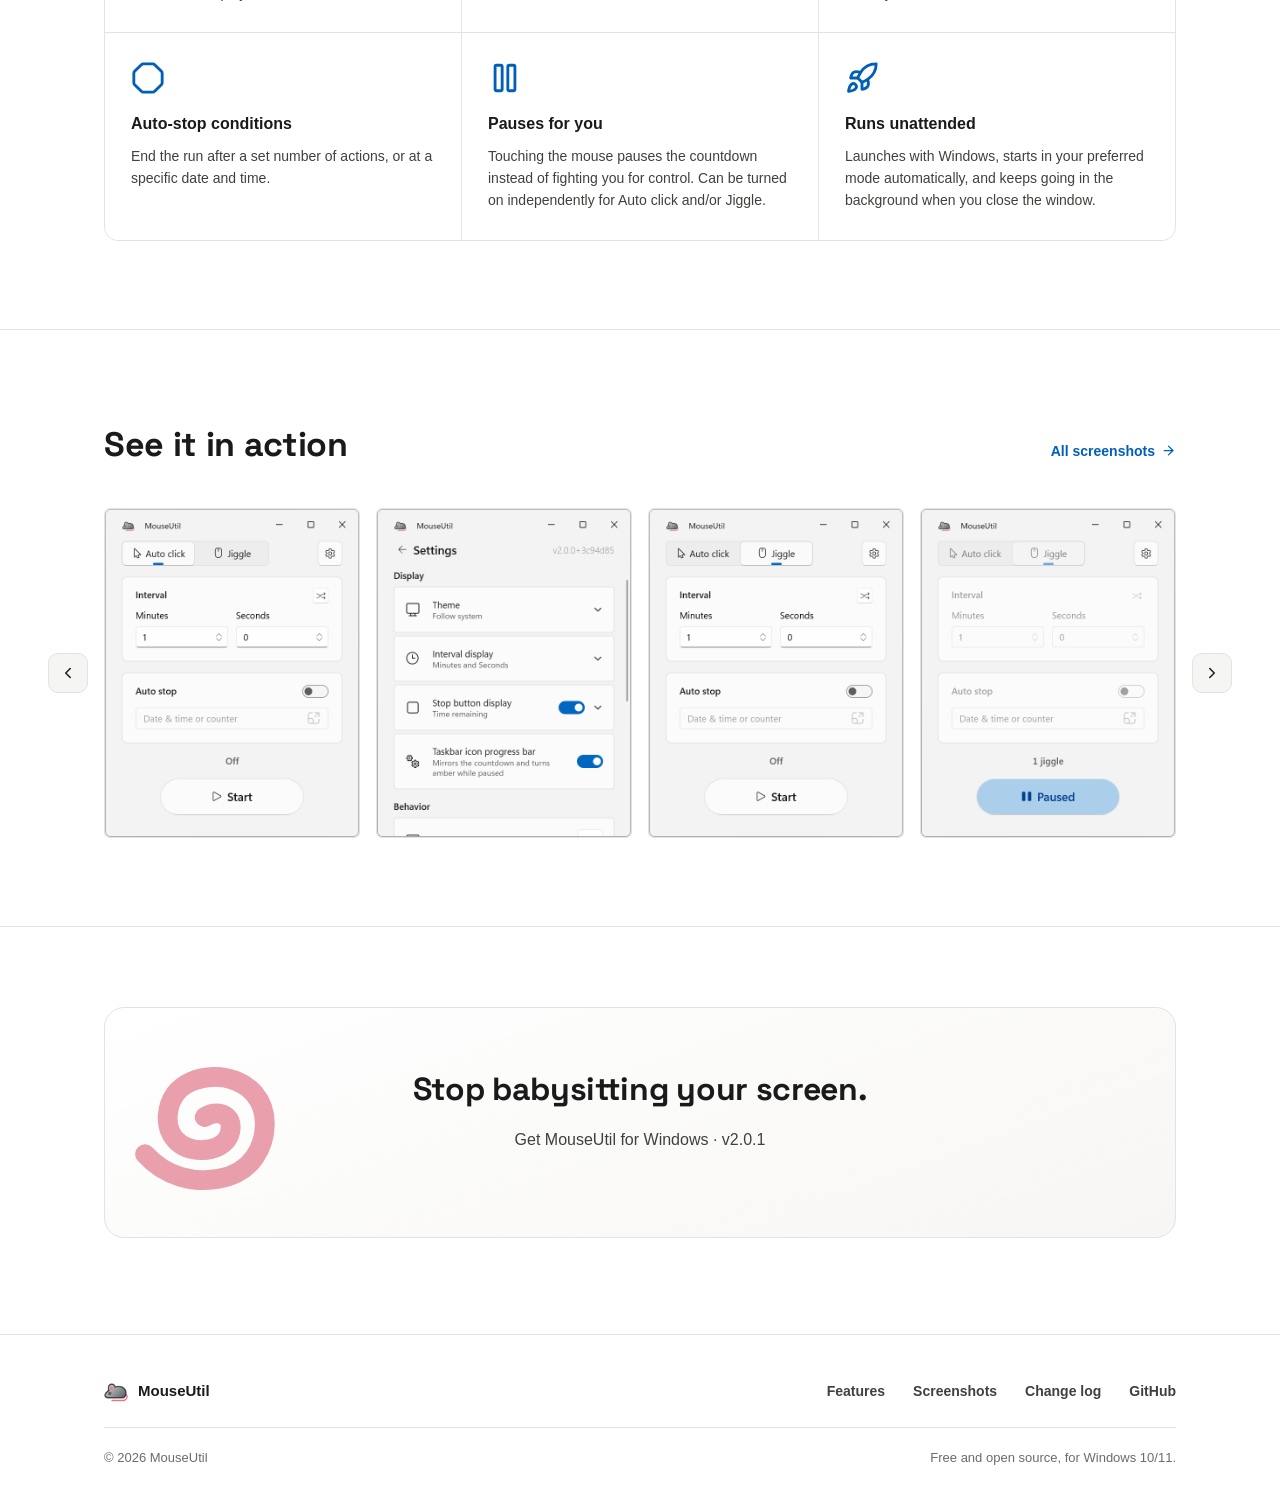
==== commit e78546b6: "Update index.html" ====
--- a/index.html
+++ b/index.html
@@ -654,7 +654,7 @@
       <div class="section-head-row">
         <div class="section-head">
           <h2 class="display">Features</h2>
-          <p>Automate the click or the movement, set your conditions, and go.</p>
+          <p>Customize your experience. Everything is adjustable.</p>
         </div>
         <a href="features.html" class="section-link">
           All features
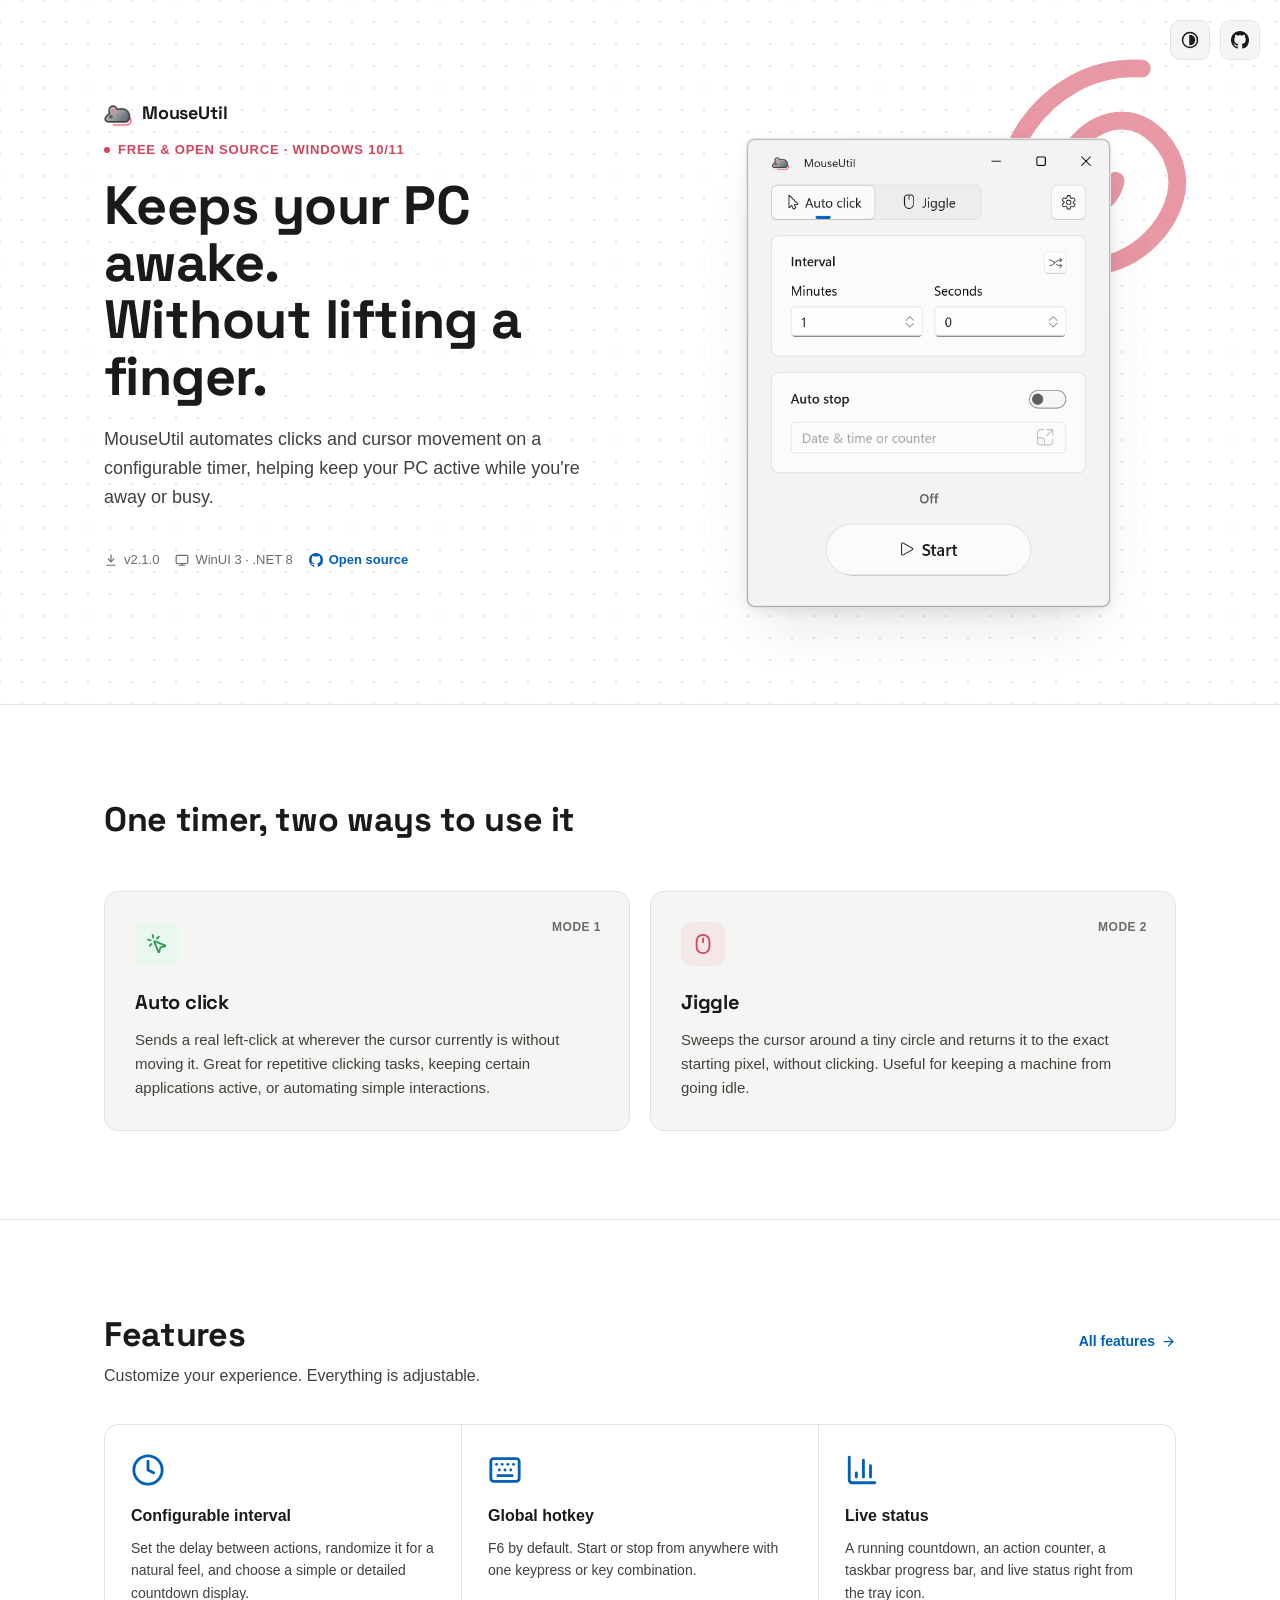
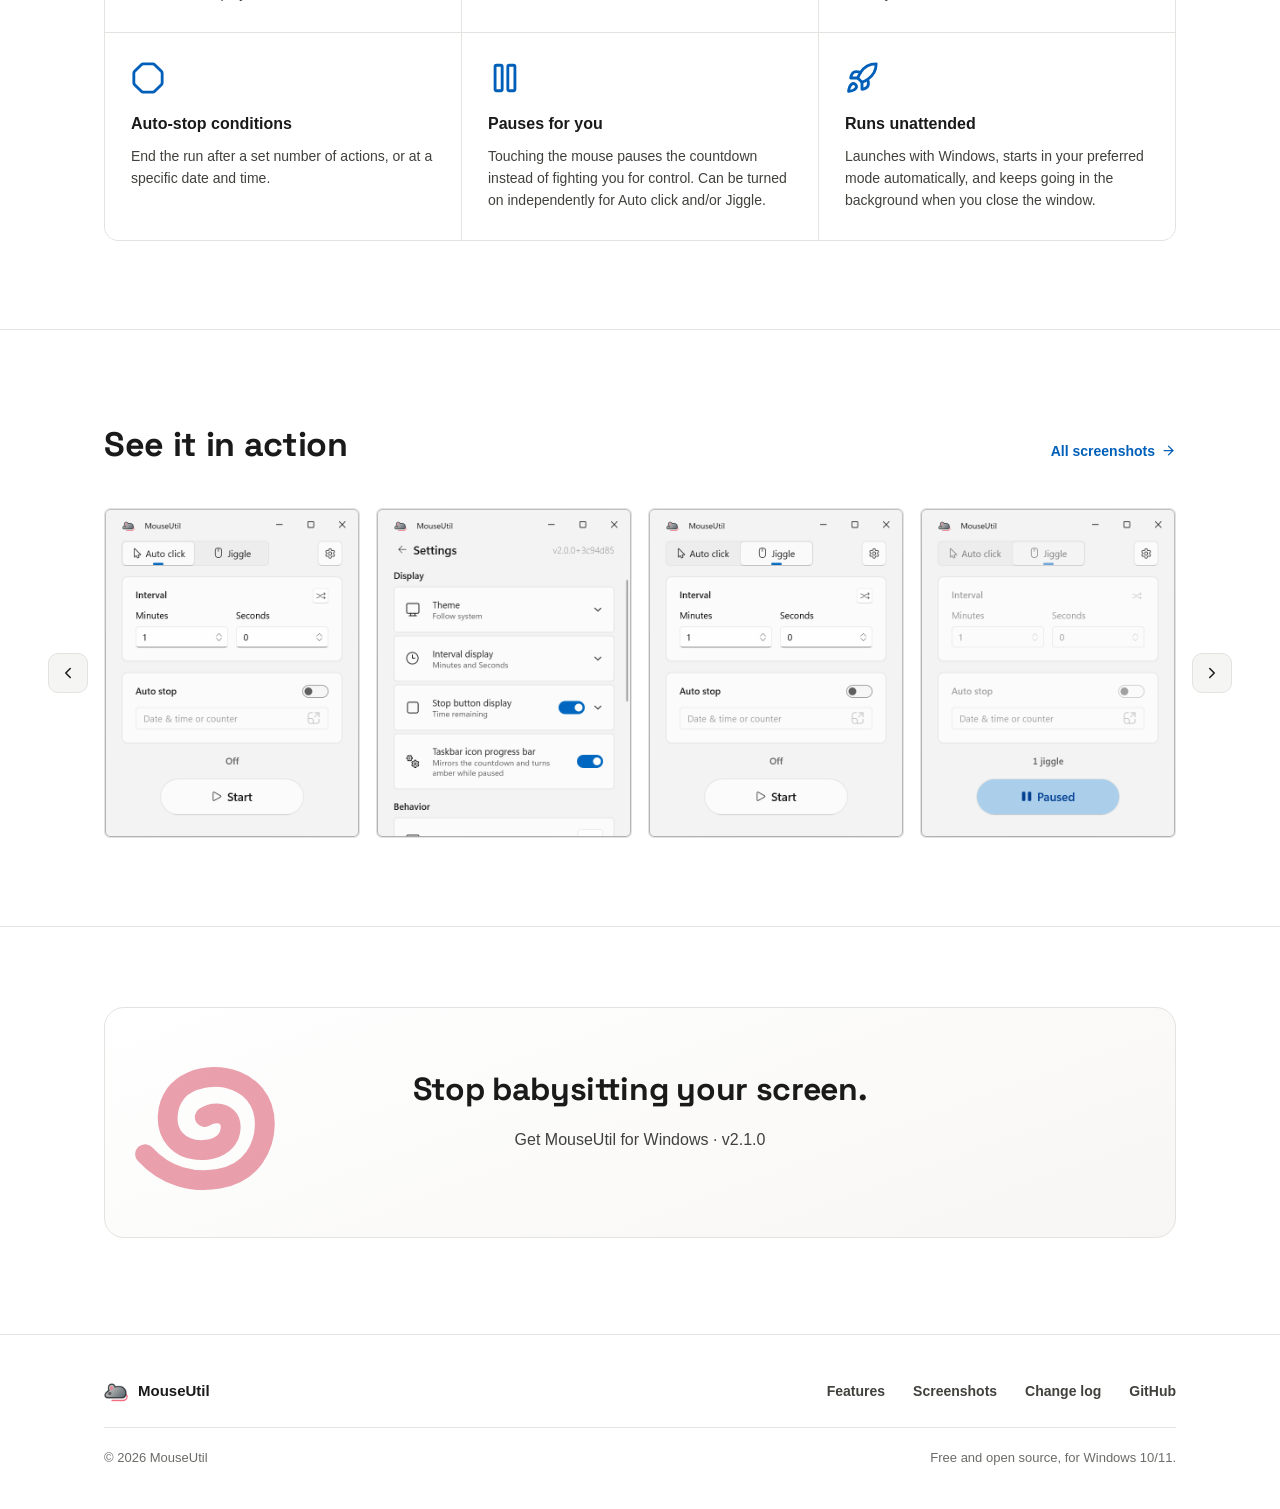
==== commit 284522dc: "Update version number to v2.1.0" ====
--- a/index.html
+++ b/index.html
@@ -575,7 +575,7 @@
           <div class="hero-meta" id="hero-meta">
             <span>
               <svg viewBox="0 0 24 24" fill="none" stroke="currentColor" stroke-width="2" stroke-linecap="round" stroke-linejoin="round"><path d="M12 3v12"/><path d="M7 10l5 5 5-5"/><path d="M5 21h14"/></svg>
-              v2.0.1
+              v2.1.0
             </span>
             <span>
               <svg viewBox="0 0 24 24" fill="none" stroke="currentColor" stroke-width="2" stroke-linecap="round" stroke-linejoin="round"><rect x="2" y="4" width="20" height="14" rx="2"></rect><line x1="7" y1="21" x2="17" y2="21"></line><line x1="12" y1="18" x2="12" y2="21"></line></svg>
@@ -743,7 +743,7 @@
           </svg>
         </div>
         <h2 class="display">Stop babysitting your screen.</h2>
-        <p><span class="cta-caption-full">Get MouseUtil for Windows · v2.0.1</span><span class="cta-caption-short">Get MouseUtil for Windows</span></p>
+        <p><span class="cta-caption-full">Get MouseUtil for Windows · v2.1.0</span><span class="cta-caption-short">Get MouseUtil for Windows</span></p>
         <div class="cta-row">
           <ms-store-badge
             productid="9NTDCVFVF0SQ"
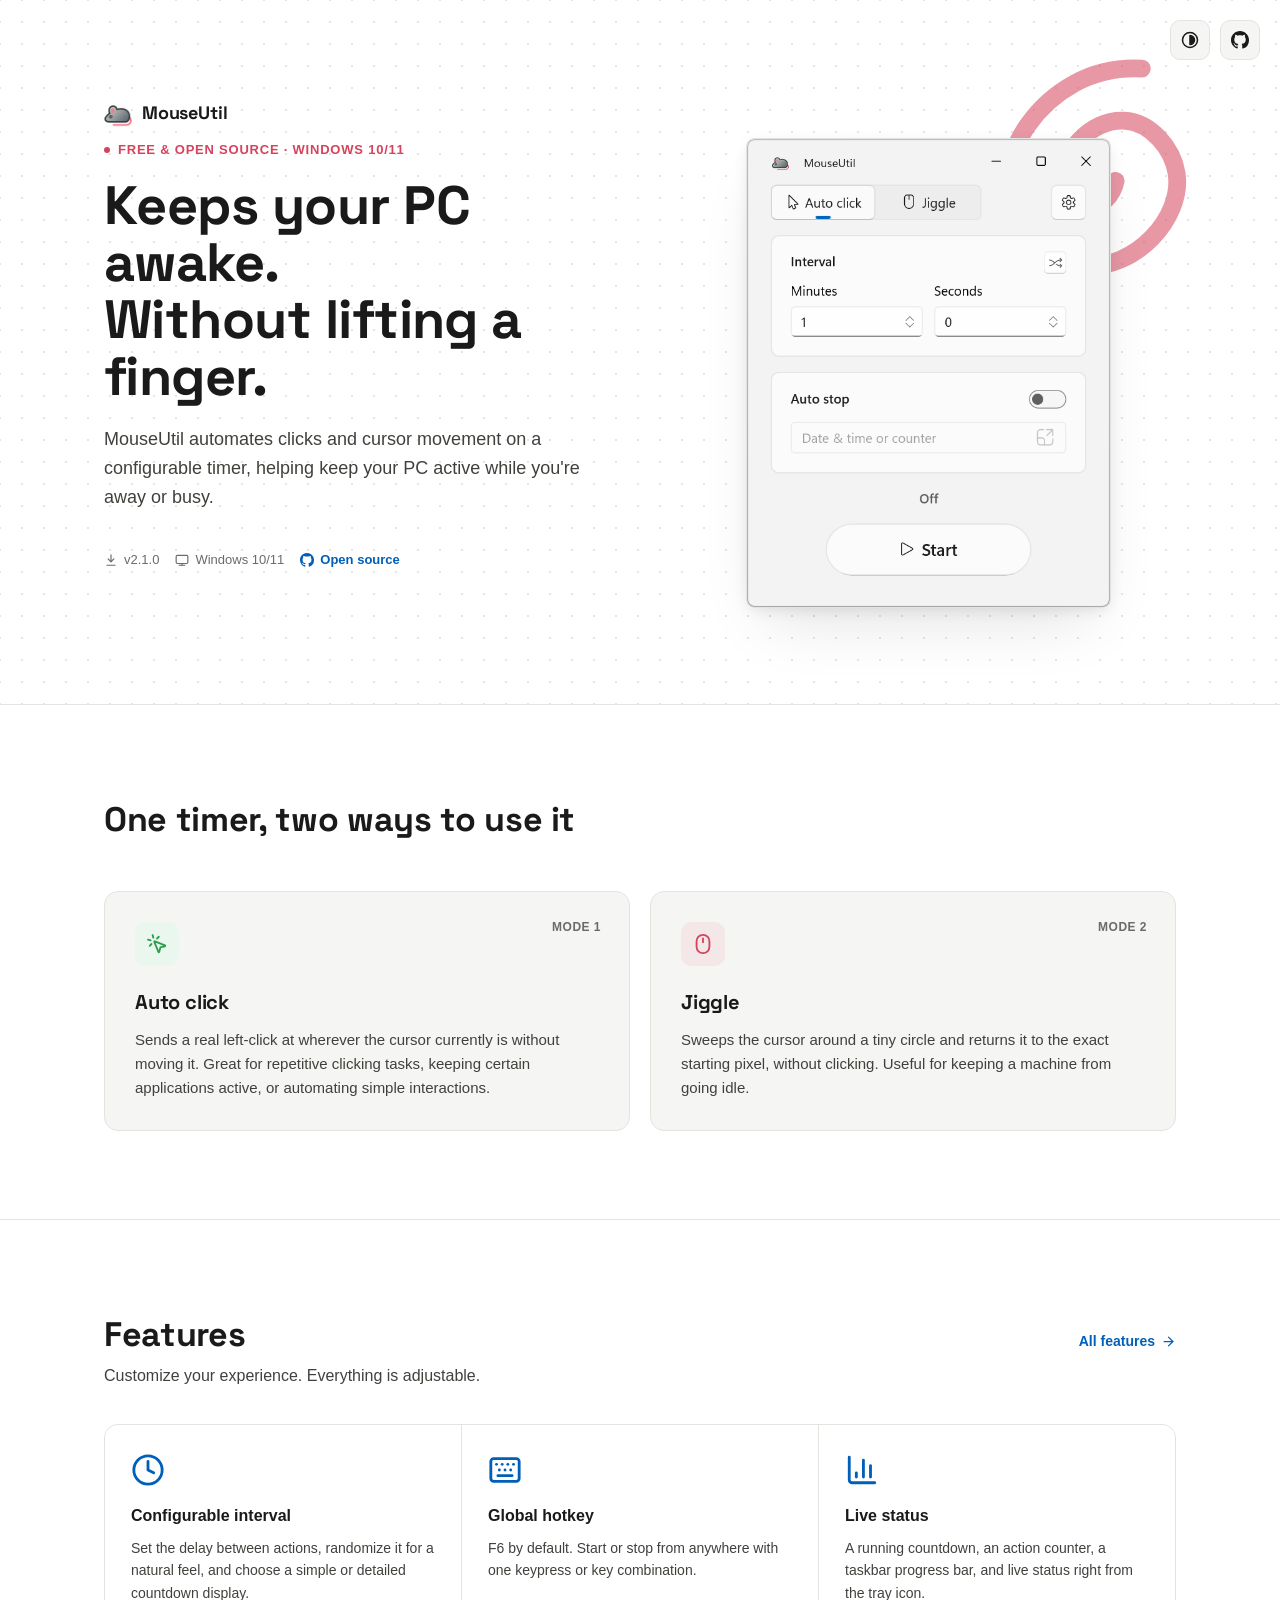
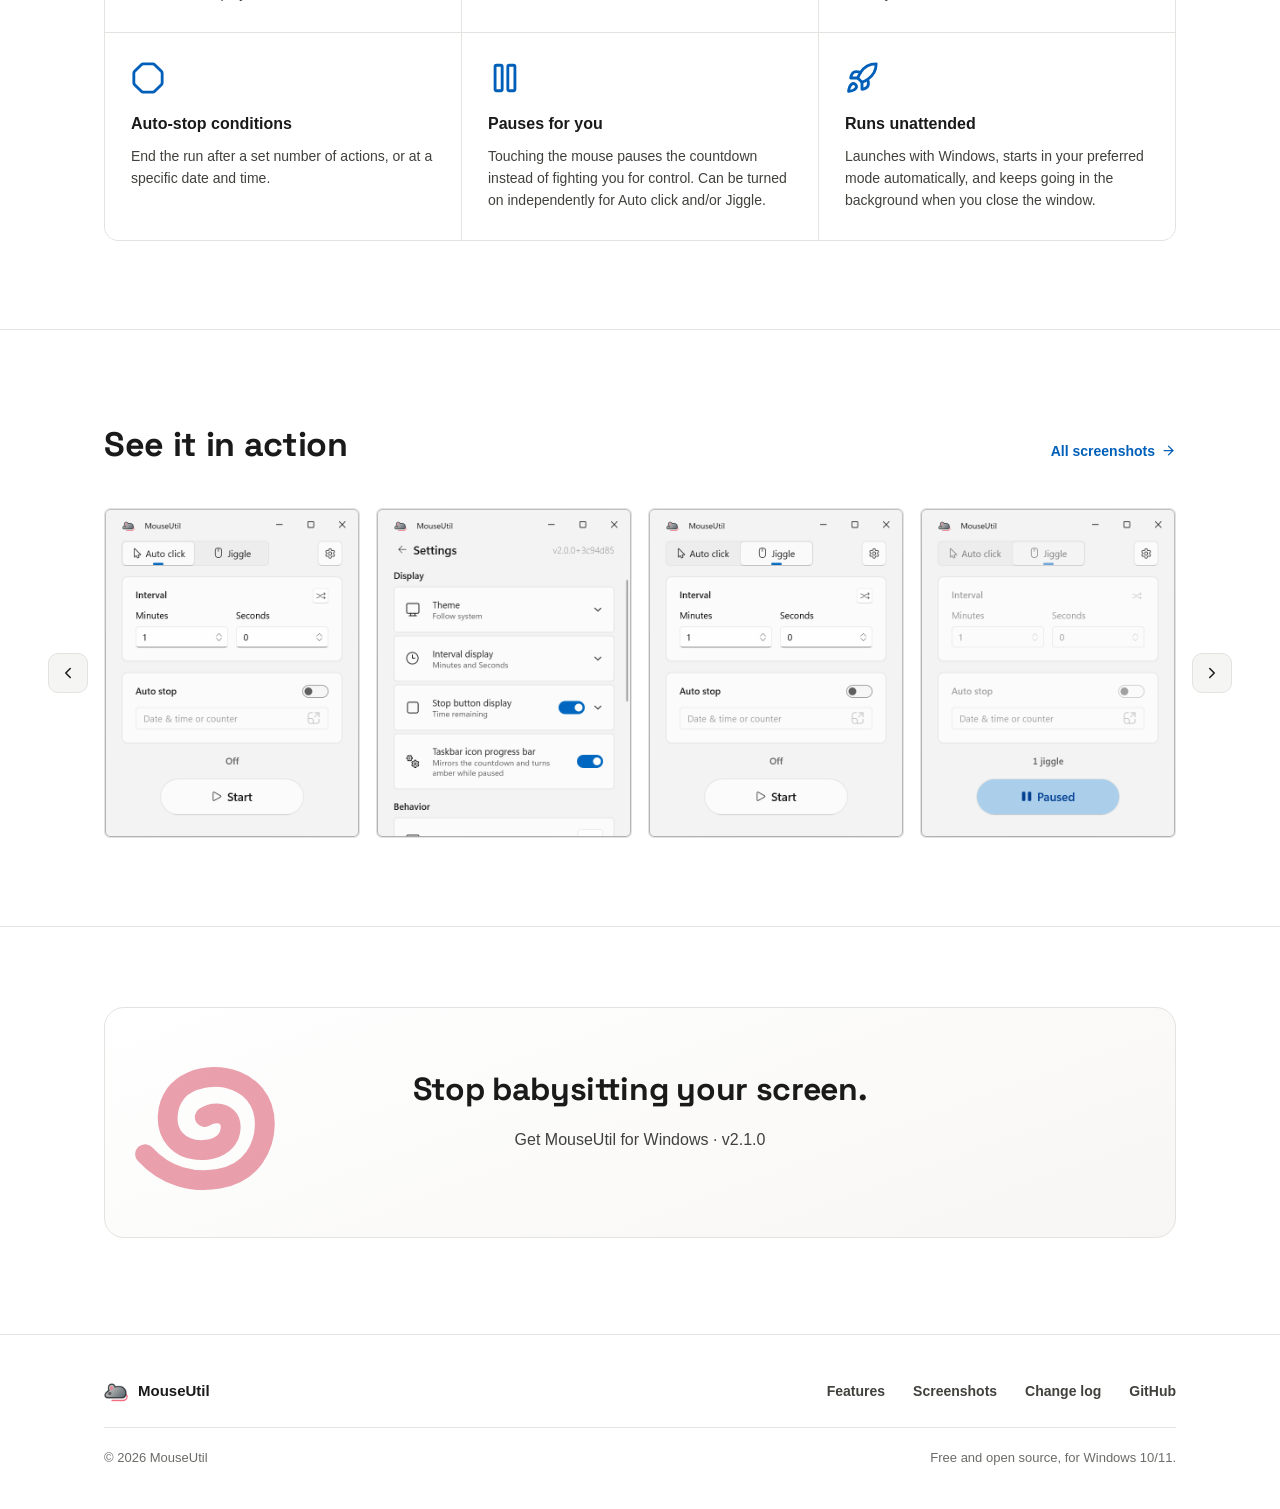
==== commit ab20bda0: "Update platform information in index.html" ====
--- a/index.html
+++ b/index.html
@@ -579,7 +579,7 @@
             </span>
             <span>
               <svg viewBox="0 0 24 24" fill="none" stroke="currentColor" stroke-width="2" stroke-linecap="round" stroke-linejoin="round"><rect x="2" y="4" width="20" height="14" rx="2"></rect><line x1="7" y1="21" x2="17" y2="21"></line><line x1="12" y1="18" x2="12" y2="21"></line></svg>
-              WinUI 3 · .NET 8
+              Windows 10/11
             </span>
             <a href="https://github.com/MouseUtil/MouseUtil" target="_blank" rel="noopener noreferrer">
               <svg viewBox="0 0 24 24" fill="currentColor"><path d="M12 0C5.37 0 0 5.37 0 12c0 5.31 3.435 9.795 8.205 11.385.6.105.825-.255.825-.57 0-.285-.015-1.23-.015-2.235-3.015.555-3.795-.735-4.035-1.41-.135-.345-.72-1.41-1.23-1.695-.42-.225-1.02-.78-.015-.795.945-.015 1.62.87 1.845 1.23 1.08 1.815 2.805 1.305 3.495.99.105-.78.42-1.305.765-1.605-2.67-.3-5.46-1.335-5.46-5.925 0-1.305.465-2.385 1.23-3.225-.12-.3-.54-1.53.12-3.18 0 0 1.005-.315 3.3 1.23.96-.27 1.98-.405 3-.405s2.04.135 3 .405c2.295-1.56 3.3-1.23 3.3-1.23.66 1.65.24 2.88.12 3.18.765.84 1.23 1.905 1.23 3.225 0 4.605-2.805 5.625-5.475 5.925.435.375.81 1.11.81 2.25 0 1.635-.015 2.945-.015 3.35 0 .315.225.69.825.57A12.02 12.02 0 0024 12c0-6.63-5.37-12-12-12z"/></svg>
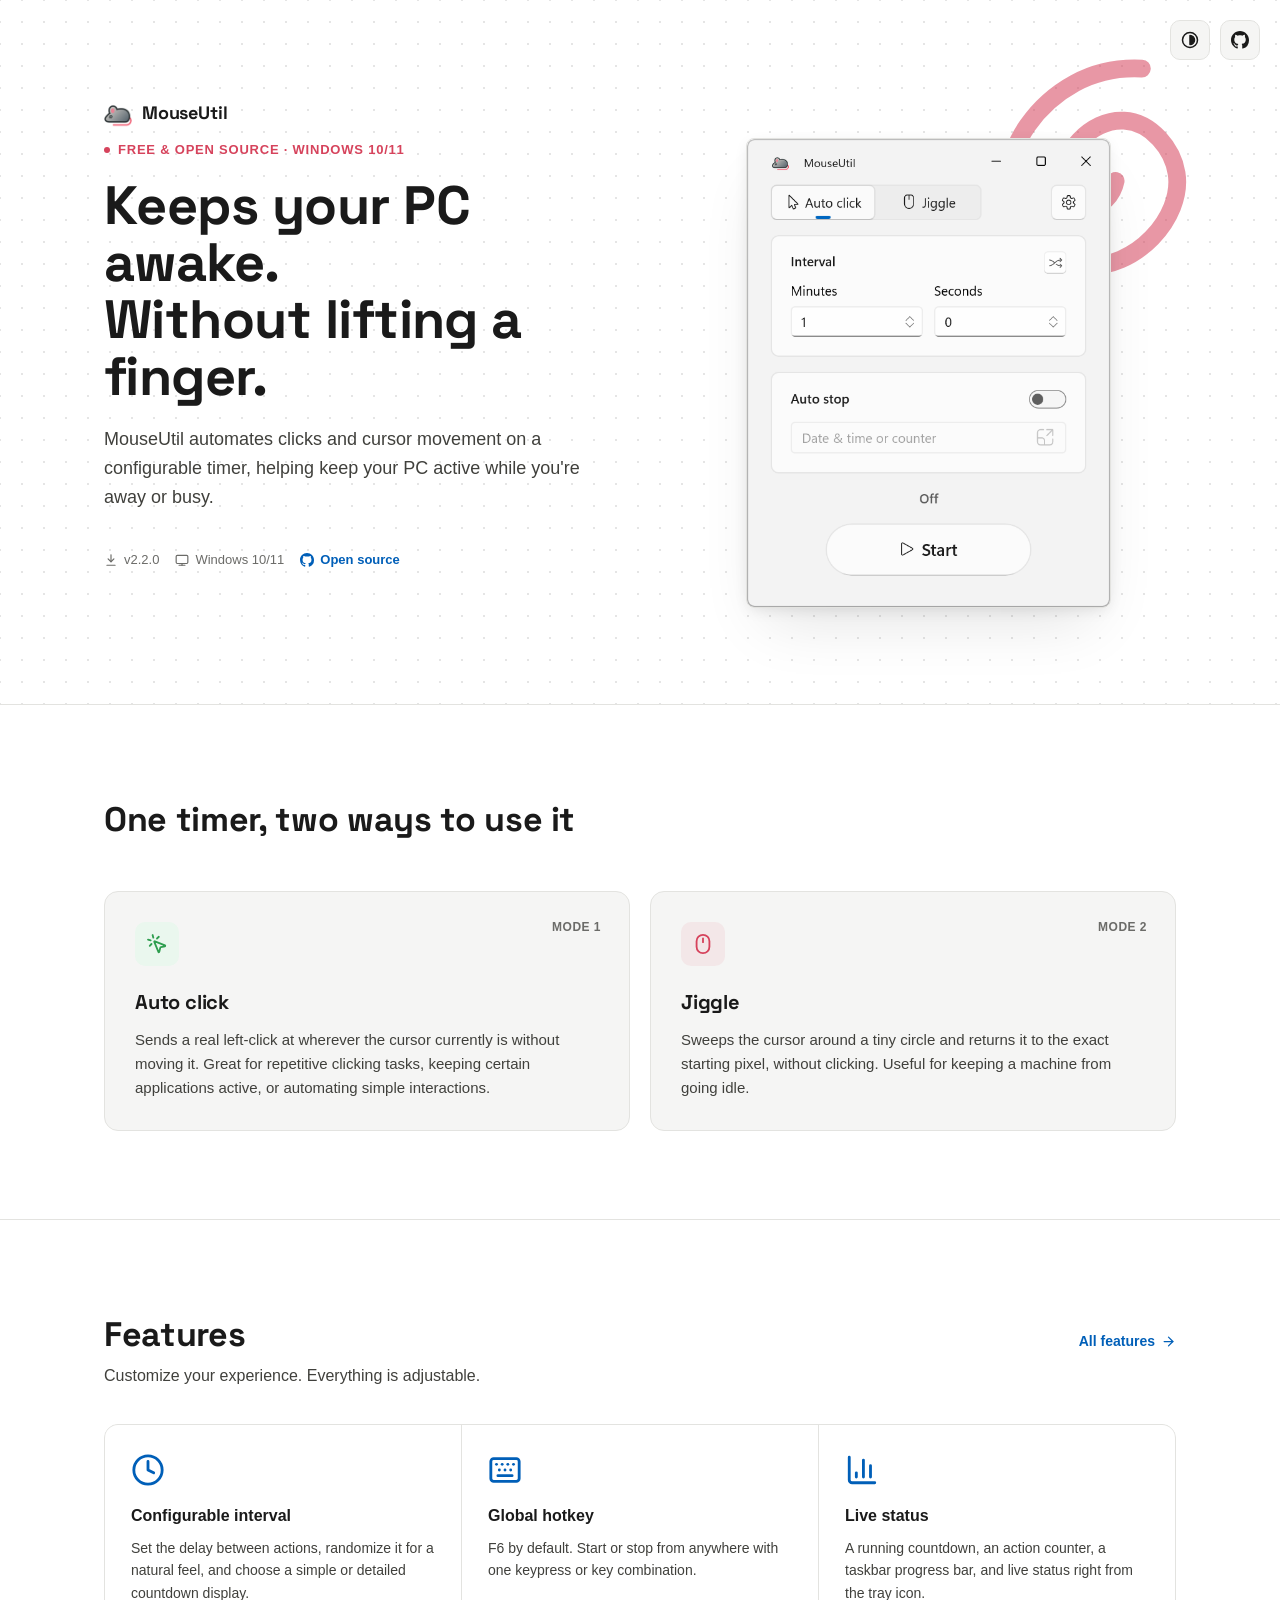
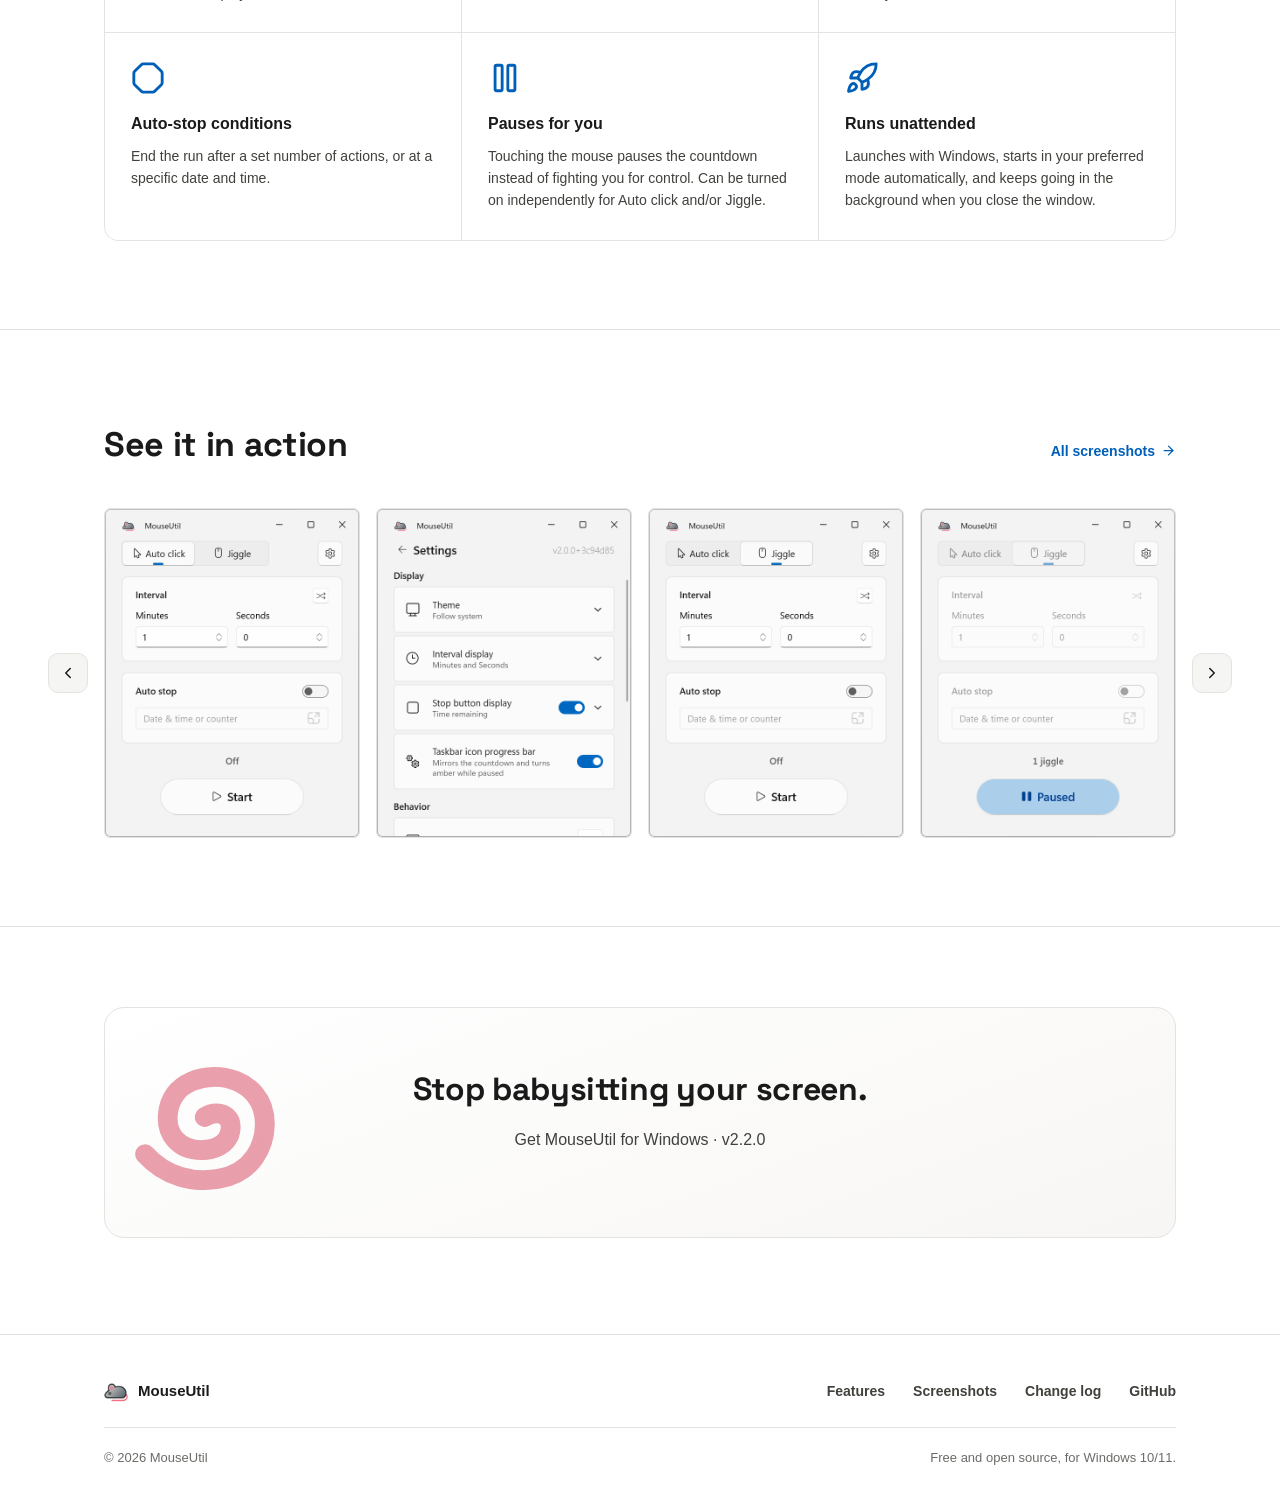
==== commit c7b4b10c: "Update index.html" ====
--- a/index.html
+++ b/index.html
@@ -575,7 +575,7 @@
           <div class="hero-meta" id="hero-meta">
             <span>
               <svg viewBox="0 0 24 24" fill="none" stroke="currentColor" stroke-width="2" stroke-linecap="round" stroke-linejoin="round"><path d="M12 3v12"/><path d="M7 10l5 5 5-5"/><path d="M5 21h14"/></svg>
-              v2.1.0
+              v2.2.0
             </span>
             <span>
               <svg viewBox="0 0 24 24" fill="none" stroke="currentColor" stroke-width="2" stroke-linecap="round" stroke-linejoin="round"><rect x="2" y="4" width="20" height="14" rx="2"></rect><line x1="7" y1="21" x2="17" y2="21"></line><line x1="12" y1="18" x2="12" y2="21"></line></svg>
@@ -743,7 +743,7 @@
           </svg>
         </div>
         <h2 class="display">Stop babysitting your screen.</h2>
-        <p><span class="cta-caption-full">Get MouseUtil for Windows · v2.1.0</span><span class="cta-caption-short">Get MouseUtil for Windows</span></p>
+        <p><span class="cta-caption-full">Get MouseUtil for Windows · v2.2.0</span><span class="cta-caption-short">Get MouseUtil for Windows</span></p>
         <div class="cta-row">
           <ms-store-badge
             productid="9NTDCVFVF0SQ"
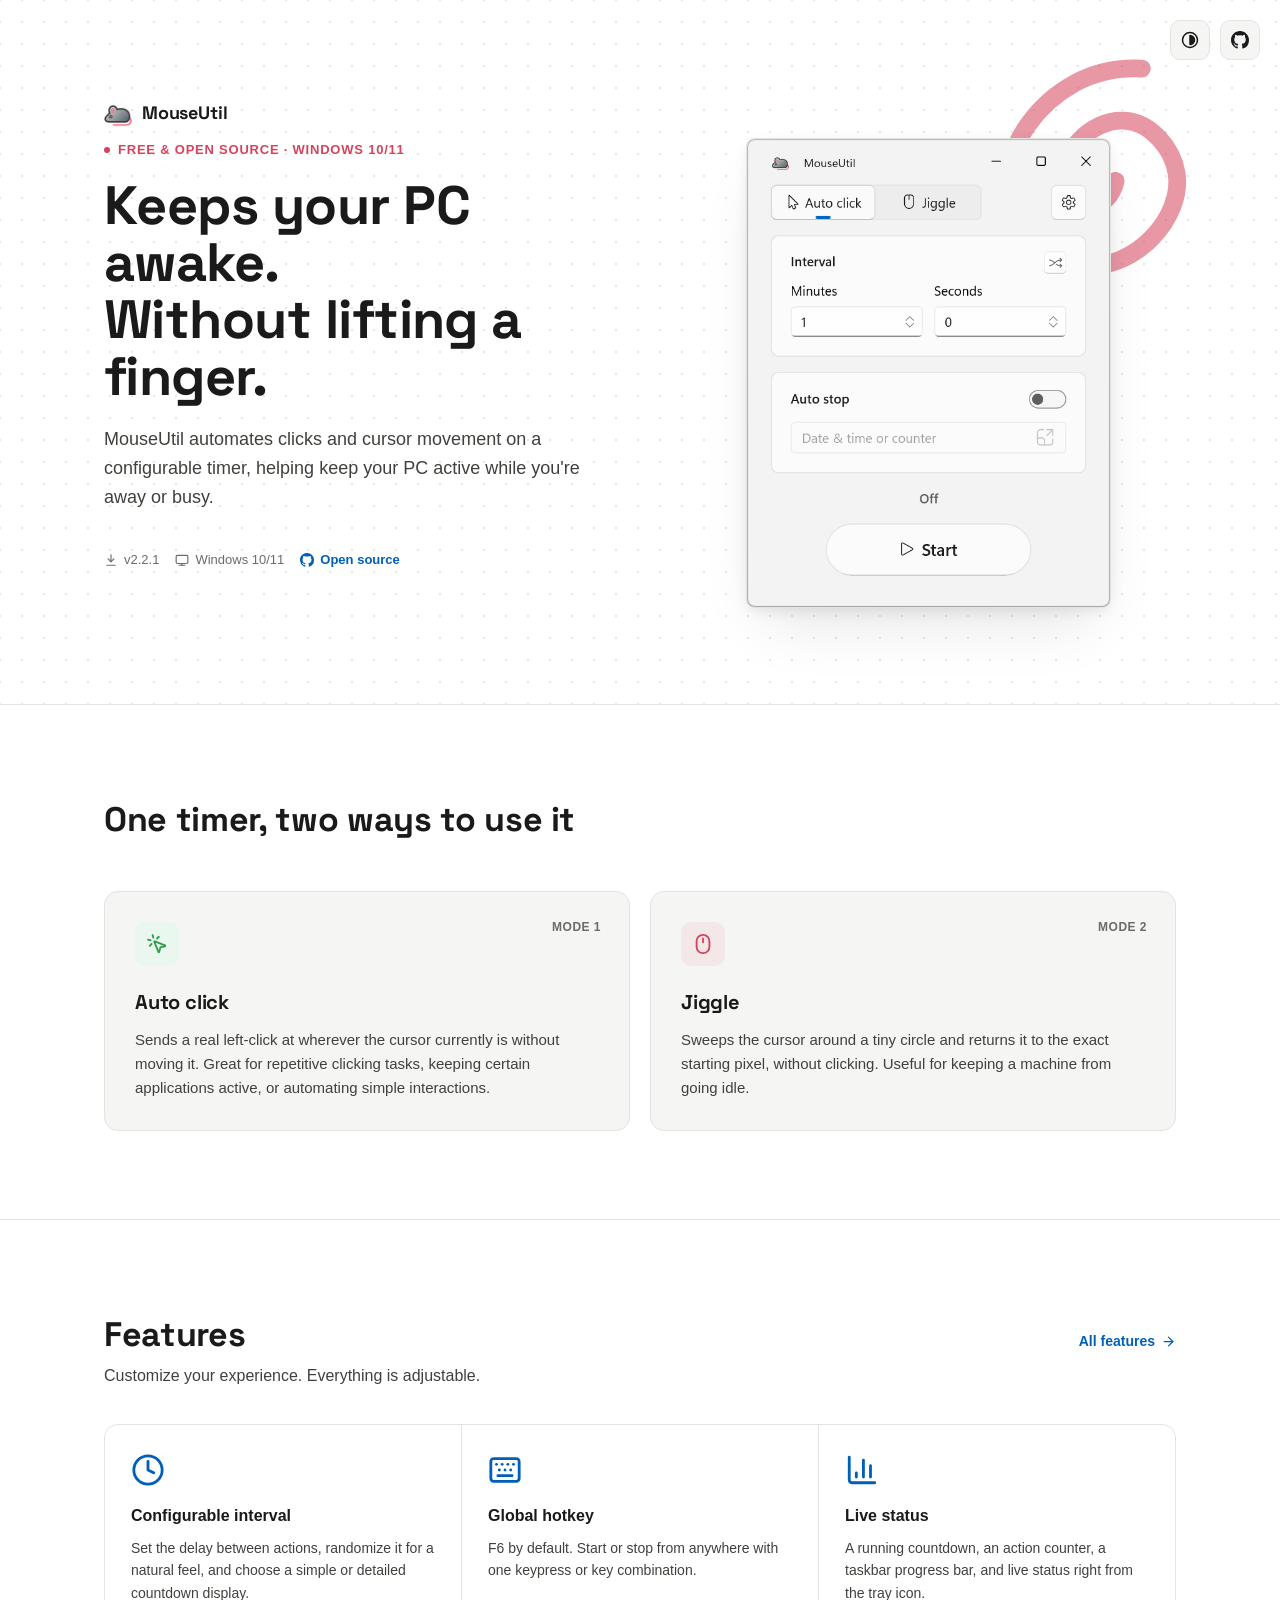
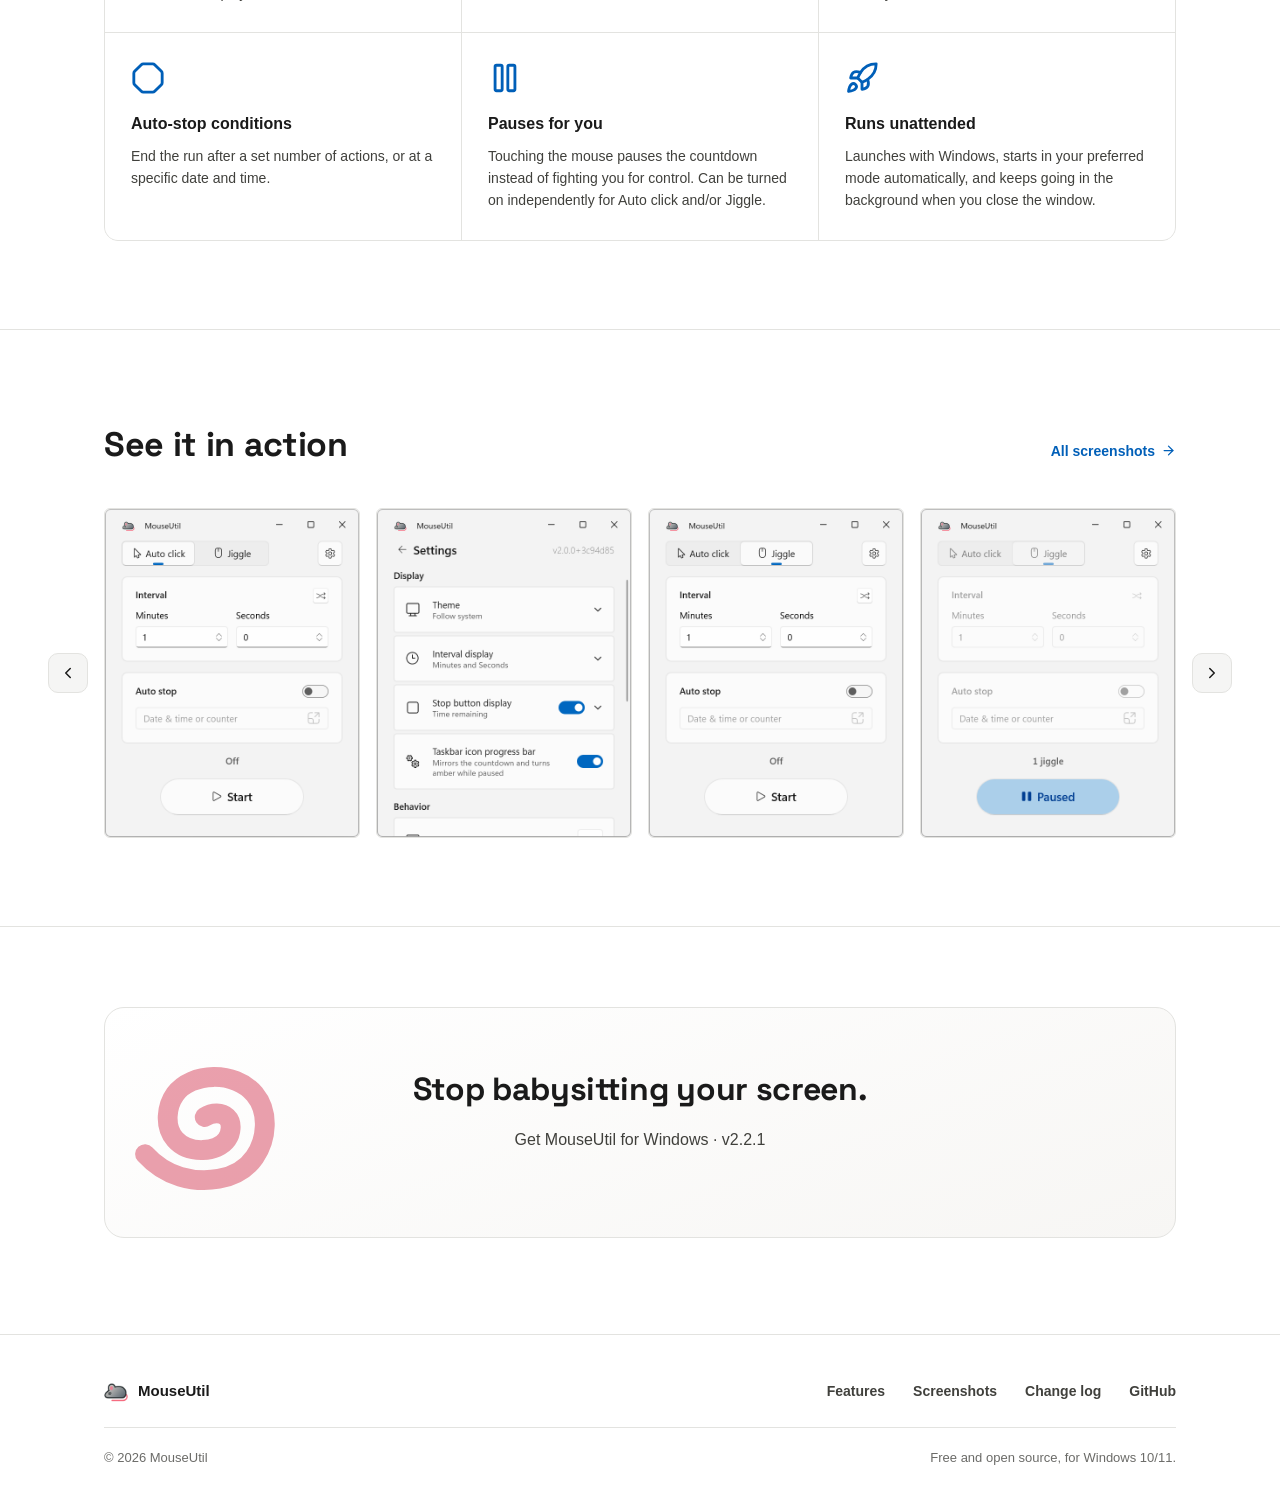
==== commit 091aa5b8: "Update index.html" ====
--- a/index.html
+++ b/index.html
@@ -575,7 +575,7 @@
           <div class="hero-meta" id="hero-meta">
             <span>
               <svg viewBox="0 0 24 24" fill="none" stroke="currentColor" stroke-width="2" stroke-linecap="round" stroke-linejoin="round"><path d="M12 3v12"/><path d="M7 10l5 5 5-5"/><path d="M5 21h14"/></svg>
-              v2.2.0
+              v2.2.1
             </span>
             <span>
               <svg viewBox="0 0 24 24" fill="none" stroke="currentColor" stroke-width="2" stroke-linecap="round" stroke-linejoin="round"><rect x="2" y="4" width="20" height="14" rx="2"></rect><line x1="7" y1="21" x2="17" y2="21"></line><line x1="12" y1="18" x2="12" y2="21"></line></svg>
@@ -743,7 +743,7 @@
           </svg>
         </div>
         <h2 class="display">Stop babysitting your screen.</h2>
-        <p><span class="cta-caption-full">Get MouseUtil for Windows · v2.2.0</span><span class="cta-caption-short">Get MouseUtil for Windows</span></p>
+        <p><span class="cta-caption-full">Get MouseUtil for Windows · v2.2.1</span><span class="cta-caption-short">Get MouseUtil for Windows</span></p>
         <div class="cta-row">
           <ms-store-badge
             productid="9NTDCVFVF0SQ"
